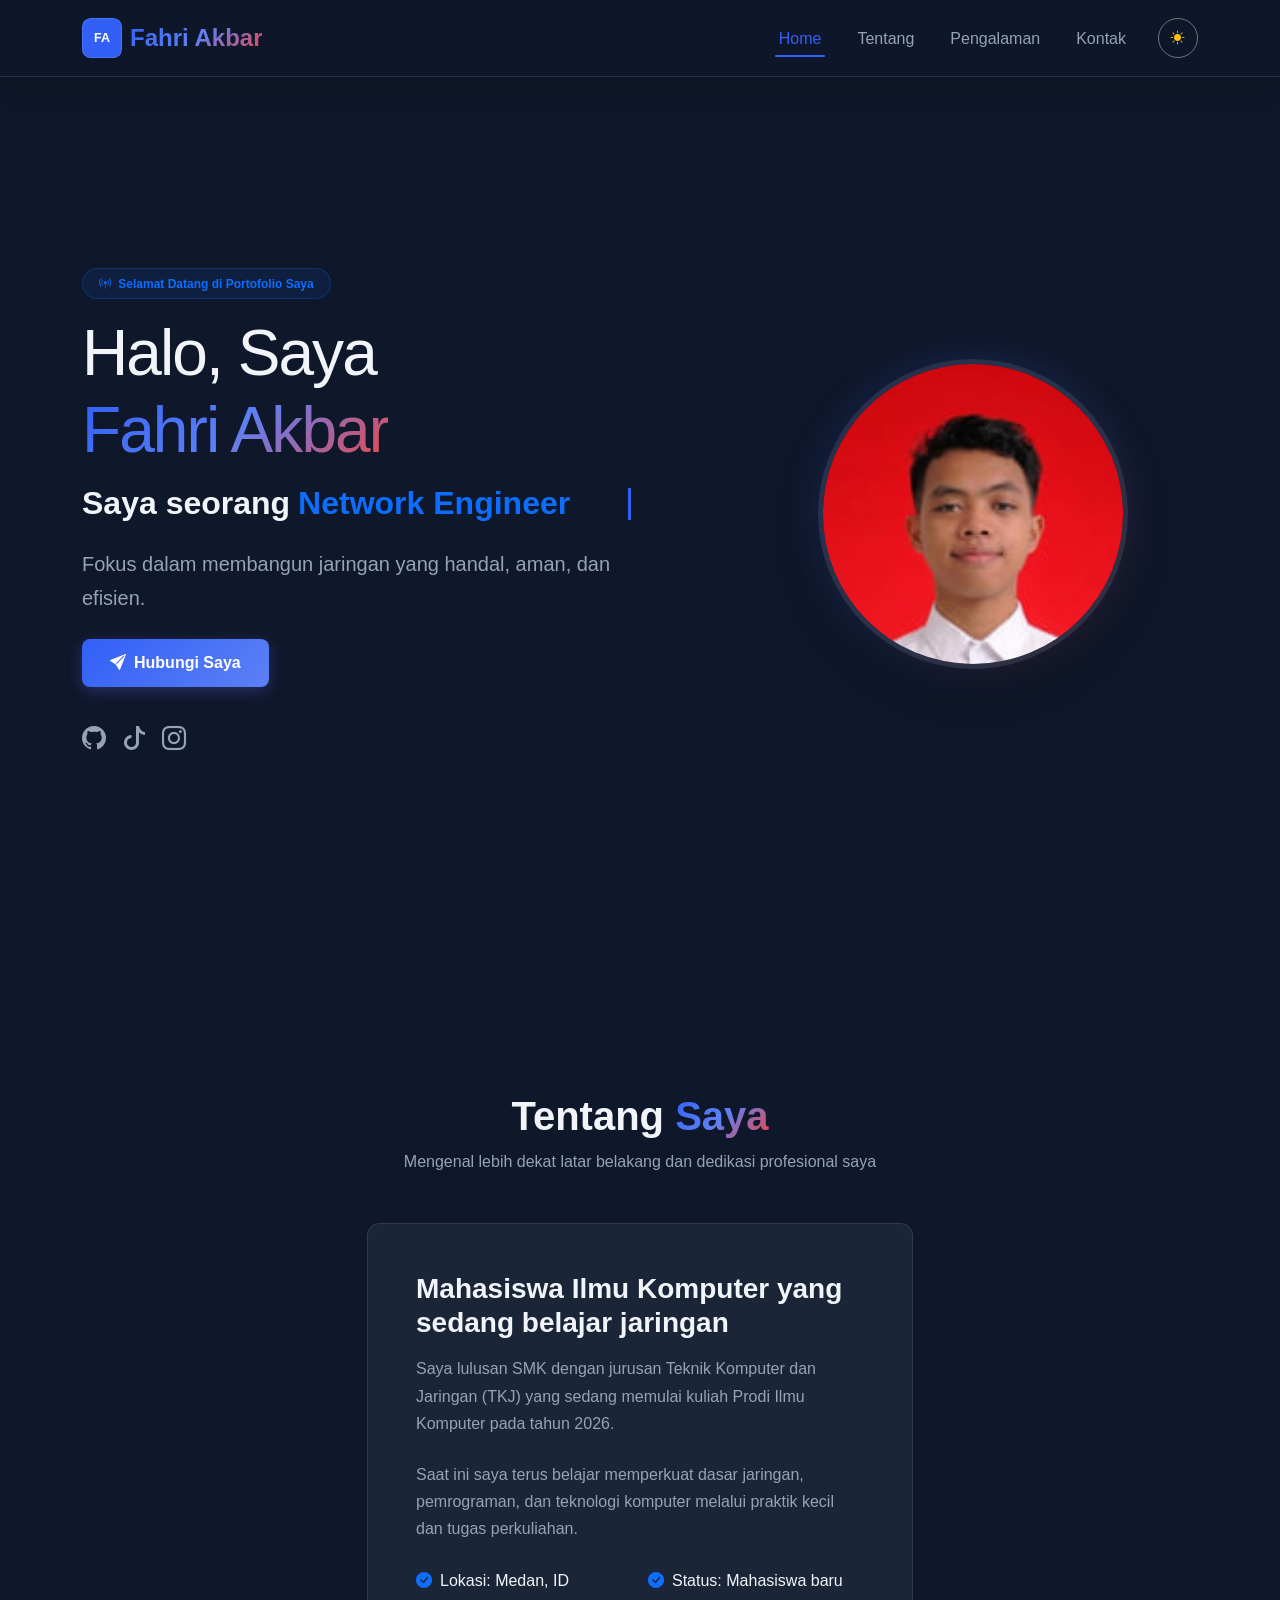
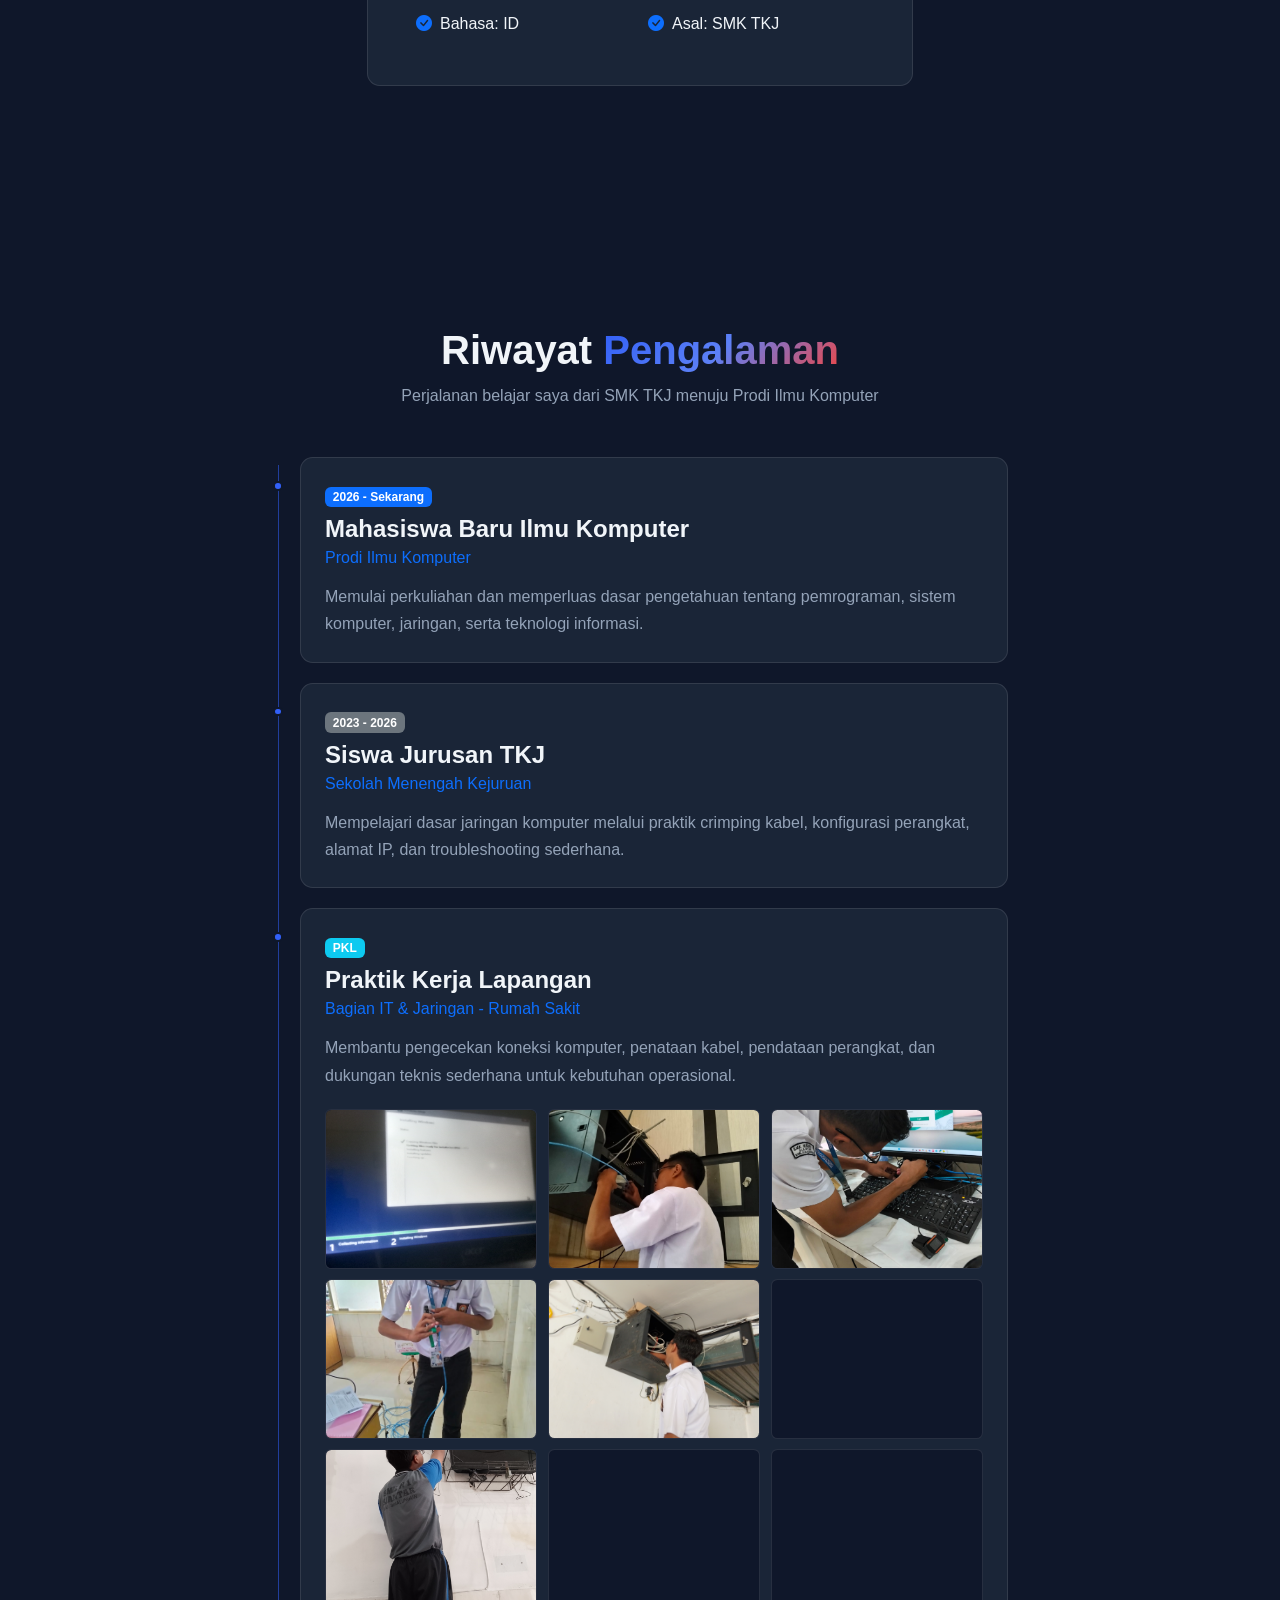
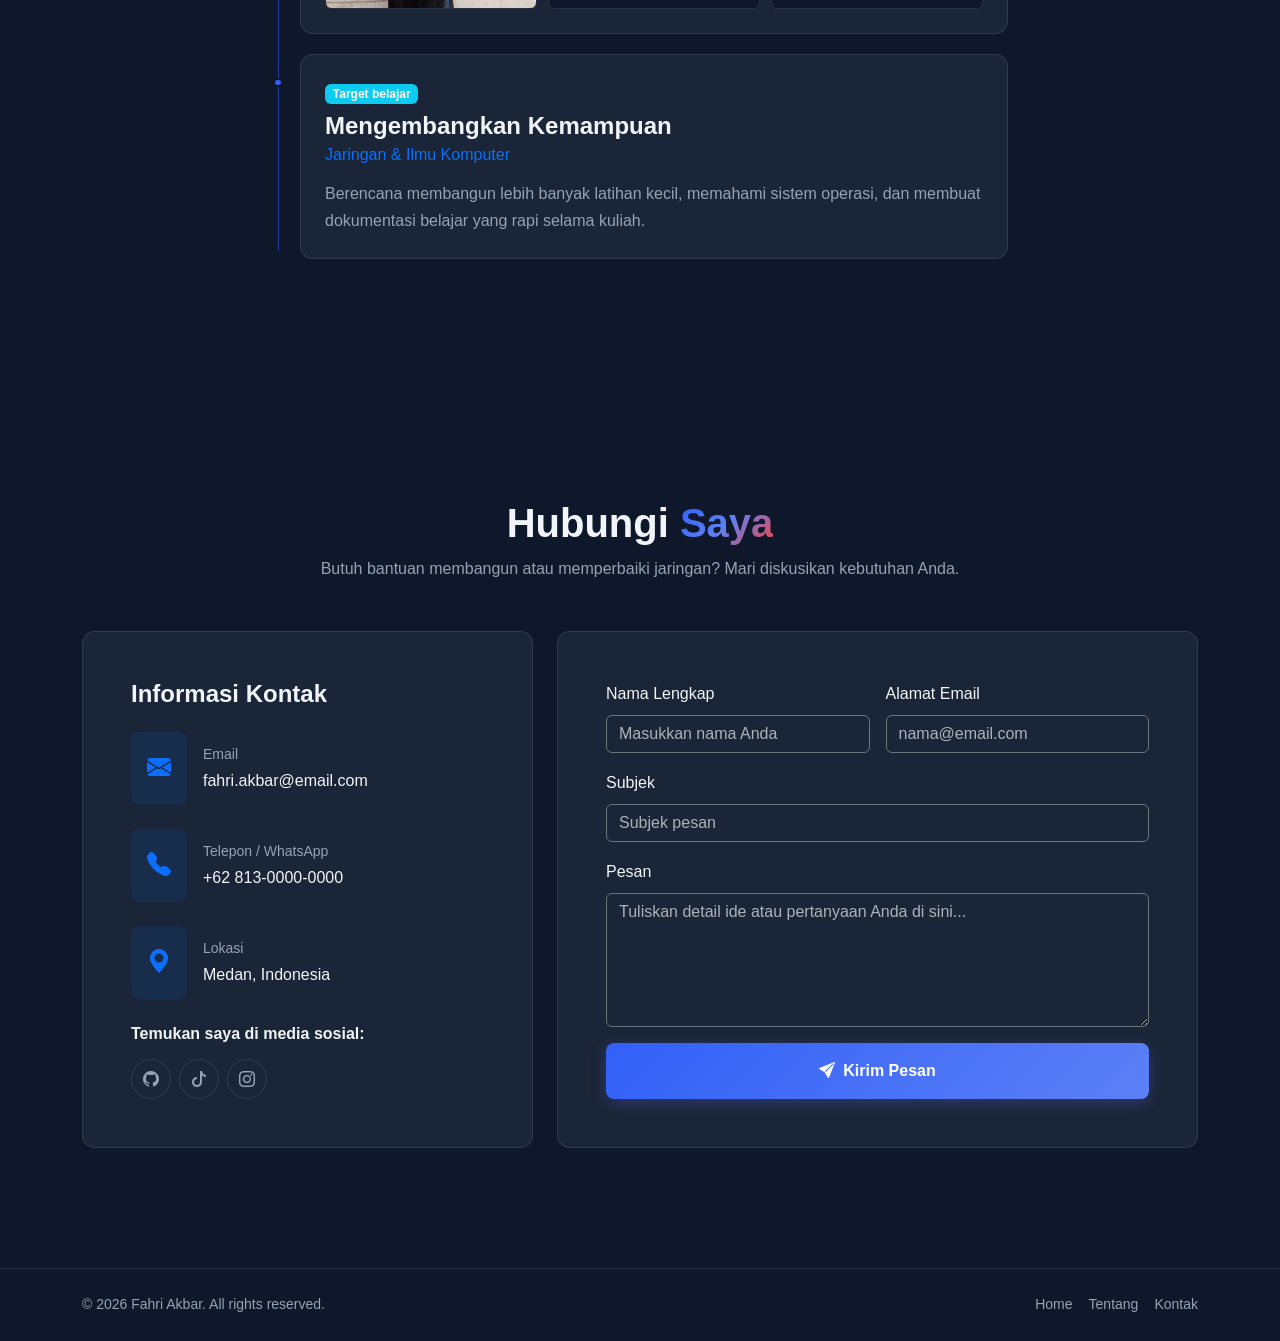
==== js/index.html @ 7050cd49 "Initial commit" ====
<!DOCTYPE html>
<html lang="id" data-bs-theme="dark">
<head>
    <meta charset="UTF-8">
    <meta name="viewport" content="width=device-width, initial-scale=1.0">
    <link href="https://cdn.jsdelivr.net/npm/bootstrap@5.3.8/dist/css/bootstrap.min.css" rel="stylesheet" integrity="sha384-sRIl4kxILFvY47J16cr9ZwB07vP4J8+LH7qKQnuqkuIAvNWLzeN8tE5YBujZqJLB" crossorigin="anonymous">
    <link rel="stylesheet" href="https://cdn.jsdelivr.net/npm/bootstrap-icons@1.13.1/font/bootstrap-icons.min.css">
    <link rel="stylesheet" href="../css/style.css">
    <title>Fahri Akbar | Portofolio</title>
</head>
<body id="body" data-bs-spy="scroll" data-bs-target="#navbar-example" data-bs-offset="100">
    <nav id="navbar-example" class="navbar navbar-expand-lg fixed-top glass-nav py-3">
        <div class="container">
            <a class="navbar-brand fw-bold fs-4 d-flex align-items-center gap-2" href="#home" aria-label="Fahri Akbar, beranda">
                <span class="brand-mark" aria-hidden="true">FA</span>
                <span class="gradient-text">Fahri Akbar</span>
            </a>
            
            <button class="navbar-toggler border-0 shadow-none" type="button" data-bs-toggle="collapse" data-bs-target="#navbarNav" aria-controls="navbarNav" aria-expanded="false" aria-label="Buka navigasi">
                <span class="navbar-toggler-icon"></span>
            </button>

            <div class="collapse navbar-collapse" id="navbarNav">
                <ul class="navbar-nav ms-auto mb-2 mb-lg-0 me-lg-3 gap-lg-1">
                    <li class="nav-item"><a class="nav-link px-3 fw-medium active" href="#home">Home</a></li>
                    <li class="nav-item"><a class="nav-link px-3 fw-medium" href="#about">Tentang</a></li>
                    <li class="nav-item"><a class="nav-link px-3 fw-medium" href="#experience">Pengalaman</a></li>
                    <li class="nav-item"><a class="nav-link px-3 fw-medium" href="#contact">Kontak</a></li>
                </ul>

                <!-- Dark Mode Toggle Button -->
                <button class="btn btn-sm btn-outline-secondary rounded-circle p-2 d-flex align-items-center justify-content-center" id="themeToggle" style="width: 40px; height: 40px;" type="button" aria-label="Ganti tema">
                    <i class="bi bi-sun-fill text-warning" id="themeIcon" aria-hidden="true"></i>
                </button>
            </div>
        </div>
    </nav>

    <main>
        <section id="home" class="min-vh-100 d-flex align-items-center pt-5 mt-4">
            <div class="container">
                <div class="row align-items-center gy-5">
                    <div class="col-lg-7 text-center text-lg-start">
                        <div class="badge bg-primary bg-opacity-10 text-primary border border-primary border-opacity-25 px-3 py-2 rounded-pill mb-3">
                            <i class="bi bi-broadcast-pin me-1"></i> Selamat Datang di Portofolio Saya
                        </div>
                        <h1 class="display-3 fw-extrabold mb-3">
                            Halo, Saya <br>
                            <span class="gradient-text">Fahri Akbar</span>
                        </h1>
                        <h3 class="h2 fw-semibold mb-4 d-flex justify-content-center justify-content-lg-start align-items-center gap-2">
                            <span>Saya seorang</span>
                            <span id="typewriter" class="text-primary fw-bold"></span>
                            <span class="typewriter-cursor" aria-hidden="true"></span>
                        </h3>
                        <p class="lead text-muted-custom mb-4 me-lg-5">
                            Fokus dalam membangun jaringan yang handal, aman, dan efisien.
                        </p>
                        <div class="d-flex flex-wrap gap-3 justify-content-center justify-content-lg-start">
                            <a href="#contact" class="btn btn-gradient">
                                <i class="bi bi-send-fill me-2"></i>Hubungi Saya
                            </a>
                        </div>

                        <div class="d-flex gap-3 justify-content-center justify-content-lg-start mt-4 pt-2">
                            <a href="https://github.com/ri250526" class="social-icon fs-4" aria-label="GitHub"><i class="bi bi-github" aria-hidden="true"></i></a>
                            <a href="https://www.tiktok.com/@fa.x.u.1?is_from_webapp=1&amp;sender_device=pc" class="social-icon fs-4" aria-label="TikTok"><i class="bi bi-tiktok" aria-hidden="true"></i></a>
                            <a href="https://www.instagram.com/ri_250526?igsh=N2l1ZG5mdGl6enZu" class="social-icon fs-4" aria-label="Instagram"><i class="bi bi-instagram" aria-hidden="true"></i></a>
                        </div>
                    </div>

                    <div class="col-lg-5 text-center">
                        <div class="hero-img-wrapper">
                            <img src="../images/foto.jpg" alt="Fahri Akbar" class="hero-img shadow-lg" fetchpriority="high" decoding="async">
                        </div>
                    </div>
                </div>
            </div>
        </section>

        <section id="about" class="py-5">
        <div class="container py-4">
            <div class="text-center mb-5">
                <h2 class="fw-bold display-6 mb-2">Tentang <span class="gradient-text">Saya</span></h2>
                <p class="text-muted-custom">Mengenal lebih dekat latar belakang dan dedikasi profesional saya</p>
            </div>

            <div class="row gy-4 align-items-center">
                <div class="col-lg-6">
                    <div class="glass-card p-4 p-md-5">
                        <h3 class="fw-bold mb-3">Mahasiswa Ilmu Komputer yang sedang belajar jaringan</h3>
                        <p class="text-muted-custom mb-4">
                            Saya lulusan SMK dengan jurusan Teknik Komputer dan Jaringan (TKJ) yang sedang memulai kuliah Prodi Ilmu Komputer pada tahun 2026.
                        </p>
                        <p class="text-muted-custom mb-4">
                            Saat ini saya terus belajar memperkuat dasar jaringan, pemrograman, dan teknologi komputer melalui praktik kecil dan tugas perkuliahan.
                        </p>
                        
                        <div class="row g-3">
                            <div class="col-6">
                                <div class="d-flex align-items-center gap-2">
                                    <i class="bi bi-check-circle-fill text-primary"></i>
                                    <span>Lokasi: Medan, ID</span>
                                </div>
                            </div>
                            <div class="col-6">
                                <div class="d-flex align-items-center gap-2">
                                    <i class="bi bi-check-circle-fill text-primary"></i>
                                    <span>Status: Mahasiswa baru</span>
                                </div>
                            </div>
                            <div class="col-6">
                                <div class="d-flex align-items-center gap-2">
                                    <i class="bi bi-check-circle-fill text-primary"></i>
                                    <span>Bahasa: ID</span>
                                </div>
                            </div>
                            <div class="col-6">
                                <div class="d-flex align-items-center gap-2">
                                    <i class="bi bi-check-circle-fill text-primary"></i>
                                    <span>Asal: SMK TKJ</span>
                                </div>
                            </div>
                        </div>
                    </div>
                </div>
            </div>
        </div>
        </section>

        <section id="experience" class="py-5">
            <div class="container py-4">
                <div class="text-center mb-5">
                    <h2 class="fw-bold display-6 mb-2">Riwayat <span class="gradient-text">Pengalaman</span></h2>
                    <p class="text-muted-custom">Perjalanan belajar saya dari SMK TKJ menuju Prodi Ilmu Komputer</p>
                </div>

                <div class="row justify-content-center">
                    <div class="col-lg-8">
                        <div class="timeline">
                            <div class="timeline-item">
                                <div class="glass-card p-4">
                                    <span class="badge bg-primary mb-2">2026 - Sekarang</span>
                                    <h4 class="fw-bold mb-1">Mahasiswa Baru Ilmu Komputer</h4>
                                    <h6 class="text-primary mb-3">Prodi Ilmu Komputer</h6>
                                    <p class="text-muted-custom mb-0">Memulai perkuliahan dan memperluas dasar pengetahuan tentang pemrograman, sistem komputer, jaringan, serta teknologi informasi.</p>
                                </div>
                            </div>
                            <div class="timeline-item">
                                <div class="glass-card p-4">
                                    <span class="badge bg-secondary mb-2">2023 - 2026</span>
                                    <h4 class="fw-bold mb-1">Siswa Jurusan TKJ</h4>
                                    <h6 class="text-primary mb-3">Sekolah Menengah Kejuruan</h6>
                                    <p class="text-muted-custom mb-0">Mempelajari dasar jaringan komputer melalui praktik crimping kabel, konfigurasi perangkat, alamat IP, dan troubleshooting sederhana.</p>
                                </div>
                            </div>
                            <div class="timeline-item">
                                <div class="glass-card p-4">
                                    <span class="badge bg-info mb-2">PKL</span>
                                    <h4 class="fw-bold mb-1">Praktik Kerja Lapangan</h4>
                                    <h6 class="text-primary mb-3">Bagian IT &amp; Jaringan - Rumah Sakit</h6>
                                    <p class="text-muted-custom mb-0">Membantu pengecekan koneksi komputer, penataan kabel, pendataan perangkat, dan dukungan teknis sederhana untuk kebutuhan operasional.</p>
                                    <div class="pkl-gallery" aria-label="Dokumentasi praktik kerja lapangan">
                                        <a href="../images/p1.jpg" target="_blank" rel="noopener noreferrer" aria-label="Buka foto dokumentasi PKL 1">
                                            <img src="../images/p1.jpg" alt="Dokumentasi praktik kerja lapangan 1" loading="lazy" decoding="async">
                                        </a>
                                        <a href="../images/p2.jpg" target="_blank" rel="noopener noreferrer" aria-label="Buka foto dokumentasi PKL 2">
                                            <img src="../images/p2.jpg" alt="Dokumentasi praktik kerja lapangan 2" loading="lazy" decoding="async">
                                        </a>
                                        <a href="../images/p3.jpg" target="_blank" rel="noopener noreferrer" aria-label="Buka foto dokumentasi PKL 3">
                                            <img src="../images/p3.jpg" alt="Dokumentasi praktik kerja lapangan 3" loading="lazy" decoding="async">
                                        </a>
                                        <a href="../images/p4.jpg" target="_blank" rel="noopener noreferrer" aria-label="Buka foto dokumentasi PKL 4">
                                            <img src="../images/p4.jpg" alt="Dokumentasi praktik kerja lapangan 4" loading="lazy" decoding="async">
                                        </a>
                                        <a href="../images/p5.jpg" target="_blank" rel="noopener noreferrer" aria-label="Buka foto dokumentasi PKL 5">
                                            <img src="../images/p5.jpg" alt="Dokumentasi praktik kerja lapangan 5" loading="lazy" decoding="async">
                                        </a>
                                        <a href="../images/p6.jpg" target="_blank" rel="noopener noreferrer" aria-label="Buka foto dokumentasi PKL 6">
                                            <img src="../images/p6.jpg" alt="Dokumentasi praktik kerja lapangan 6" loading="lazy" decoding="async">
                                        </a>
                                        <a href="../images/p7.jpg" target="_blank" rel="noopener noreferrer" aria-label="Buka foto dokumentasi PKL 7">
                                            <img src="../images/p7.jpg" alt="Dokumentasi praktik kerja lapangan 7" loading="lazy" decoding="async">
                                        </a>
                                        <a href="../images/p8.jpg" target="_blank" rel="noopener noreferrer" aria-label="Buka foto dokumentasi PKL 8">
                                            <img src="../images/p8.jpg" alt="Dokumentasi praktik kerja lapangan 8" loading="lazy" decoding="async">
                                        </a>
                                        <a href="../images/p9.jpg" target="_blank" rel="noopener noreferrer" aria-label="Buka foto dokumentasi PKL 9">
                                            <img src="../images/p9.jpg" alt="Dokumentasi praktik kerja lapangan 9" loading="lazy" decoding="async">
                                        </a>
                                    </div>
                                </div>
                            </div>
                            <div class="timeline-item">
                                <div class="glass-card p-4">
                                    <span class="badge bg-info mb-2">Target belajar</span>
                                    <h4 class="fw-bold mb-1">Mengembangkan Kemampuan</h4>
                                    <h6 class="text-primary mb-3">Jaringan &amp; Ilmu Komputer</h6>
                                    <p class="text-muted-custom mb-0">Berencana membangun lebih banyak latihan kecil, memahami sistem operasi, dan membuat dokumentasi belajar yang rapi selama kuliah.</p>
                                </div>
                            </div>
                        </div>
                    </div>
                </div>
            </div>
        </section>

         <section id="contact" class="py-5">
        <div class="container py-4">
            <div class="text-center mb-5">
                <h2 class="fw-bold display-6 mb-2">Hubungi <span class="gradient-text">Saya</span></h2>
                <p class="text-muted-custom">Butuh bantuan membangun atau memperbaiki jaringan? Mari diskusikan kebutuhan Anda.</p>
            </div>

            <div class="row gy-4">
                <!-- Info Contact -->
                <div class="col-lg-5">
                    <div class="glass-card p-4 p-md-5 h-100 d-flex flex-column justify-content-between">
                        <div>
                            <h4 class="fw-bold mb-4">Informasi Kontak</h4>
                            <div class="d-flex align-items-center gap-3 mb-4">
                                <div class="p-3 rounded-3 bg-primary bg-opacity-10 text-primary">
                                    <i class="bi bi-envelope-fill fs-4"></i>
                                </div>
                                <div>
                                    <small class="text-muted-custom d-block">Email</small>
                                    <span class="fw-medium" id="contactEmail">fahri.akbar@email.com</span>
                                </div>
                            </div>

                            <div class="d-flex align-items-center gap-3 mb-4">
                                <div class="p-3 rounded-3 bg-primary bg-opacity-10 text-primary">
                                    <i class="bi bi-telephone-fill fs-4"></i>
                                </div>
                                <div>
                                    <small class="text-muted-custom d-block">Telepon / WhatsApp</small>
                                    <span class="fw-medium">+62 813-0000-0000</span>
                                </div>
                            </div>

                            <div class="d-flex align-items-center gap-3 mb-4">
                                <div class="p-3 rounded-3 bg-primary bg-opacity-10 text-primary">
                                    <i class="bi bi-geo-alt-fill fs-4"></i>
                                </div>
                                <div>
                                    <small class="text-muted-custom d-block">Lokasi</small>
                                    <span class="fw-medium">Medan, Indonesia</span>
                                </div>
                            </div>
                        </div>

                        <div>
                            <h6 class="fw-bold mb-3">Temukan saya di media sosial:</h6>
                            <div class="d-flex gap-2">
                                <a href="https://github.com/ri250526" class="social-icon social-icon-button" aria-label="GitHub"><i class="bi bi-github" aria-hidden="true"></i></a>
                                <a href="https://www.tiktok.com/@fa.x.u.1?is_from_webapp=1&amp;sender_device=pc" class="social-icon social-icon-button" aria-label="TikTok"><i class="bi bi-tiktok" aria-hidden="true"></i></a>
                                <a href="https://www.instagram.com/ri_250526?igsh=N2l1ZG5mdGl6enZu" class="social-icon social-icon-button" aria-label="Instagram"><i class="bi bi-instagram" aria-hidden="true"></i></a>
                            </div>
                        </div>
                    </div>
                </div>

                <!-- Contact Form -->
                <div class="col-lg-7">
                    <div class="glass-card p-4 p-md-5">
                        <form id="contactForm" novalidate>
                            <div class="row g-3">
                                <div class="col-md-6">
                                    <label for="name" class="form-label fw-medium">Nama Lengkap</label>
                                    <input type="text" class="form-control bg-transparent text-body border-secondary" id="name" name="name" required autocomplete="name" placeholder="Masukkan nama Anda">
                                    <div class="invalid-feedback">Silakan isi nama Anda.</div>
                                </div>
                                <div class="col-md-6">
                                    <label for="email" class="form-label fw-medium">Alamat Email</label>
                                    <input type="email" class="form-control bg-transparent text-body border-secondary" id="email" name="email" required autocomplete="email" placeholder="nama@email.com">
                                    <div class="invalid-feedback">Masukkan alamat email yang valid.</div>
                                </div>
                                <div class="col-12">
                                    <label for="subject" class="form-label fw-medium">Subjek</label>
                                    <input type="text" class="form-control bg-transparent text-body border-secondary" id="subject" name="subject" required placeholder="Subjek pesan">
                                    <div class="invalid-feedback">Silakan isi subjek pesan.</div>
                                </div>
                                <div class="col-12">
                                    <label for="message" class="form-label fw-medium">Pesan</label>
                                    <textarea class="form-control bg-transparent text-body border-secondary" id="message" name="message" rows="5" required placeholder="Tuliskan detail ide atau pertanyaan Anda di sini..."></textarea>
                                    <div class="invalid-feedback">Pesan tidak boleh kosong.</div>
                                </div>
                                <div class="col-12">
                                    <button type="submit" class="btn btn-gradient w-100 py-3">
                                        <i class="bi bi-send-fill me-2"></i>Kirim Pesan
                                    </button>
                                </div>
                            </div>
                        </form>

                        <!-- Alert Pesan Terkirim -->
                        <div id="contactAlert" class="alert alert-info d-none mt-4 rounded-3" role="status">
                            Draf pesan akan dibuka di aplikasi email Anda.
                        </div>
                    </div>
                </div>
            </div>
        </div>
    </section>

    </main>

    <footer class="py-4 border-top border-secondary border-opacity-25">
        <div class="container text-center">
            <div class="d-flex flex-column flex-sm-row justify-content-between align-items-center gap-3">
                <p class="mb-0 text-muted-custom small">&copy; 2026 Fahri Akbar. All rights reserved.</p>
                <div class="d-flex gap-3 small">
                    <a href="#home" class="text-muted-custom text-decoration-none">Home</a>
                    <a href="#about" class="text-muted-custom text-decoration-none">Tentang</a>
                    <a href="#contact" class="text-muted-custom text-decoration-none">Kontak</a>
                </div>
            </div>
        </div>
    </footer>

    <!-- Back to top button -->
    <button id="backToTop" type="button" title="Kembali ke atas" aria-label="Kembali ke atas">
        <i class="bi bi-arrow-up" aria-hidden="true"></i>
    </button>

    <script src="https://cdn.jsdelivr.net/npm/bootstrap@5.3.8/dist/js/bootstrap.bundle.min.js" integrity="sha384-FKyoEForCGlyvwx9Hj09JcYn3nv7wiPVlz7YYwJrWVcXK/BmnVDxM+D2scQbITxI" crossorigin="anonymous"></script>
    <script src="script.js" defer></script>
</body>
</html>
---- css/style.css ----
:root {
	--primary-color: #3260f7;
	--primary-hover: #468ee5;
	--secondary-color: #5c80f6;
	--accent-color: #ec4848;
	--bg-dark: #0f172a;
	--card-bg-dark: rgba(30, 41, 59, 0.82);
	--border-dark: rgba(255, 255, 255, 0.1);
	--text-muted-dark: #94a3b8;
	--bg-light: #f8fafc;
	--card-bg-light: #ffffff;
	--border-light: rgba(0, 0, 0, 0.08);
	--text-muted-light: #64748b;
}

body {
	font-family: Inter, Arial, sans-serif;
	background-color: var(--bg-dark);
	color: #f1f5f9;
	transition: background-color 0.3s ease, color 0.3s ease;
	overflow-x: hidden;
}

main section[id] {
	scroll-margin-top: 5.5rem;
}

[data-bs-theme="light"] body {
	background-color: var(--bg-light);
	color: #0f172a;
}

[data-bs-theme="light"] .text-muted-custom { color: var(--text-muted-light) !important; }
[data-bs-theme="dark"] .text-muted-custom { color: var(--text-muted-dark) !important; }

.glass-card {
	background: var(--card-bg-dark);
	border: 1px solid var(--border-dark);
	border-radius: 0.8rem;
}

[data-bs-theme="light"] .glass-card {
	background: var(--card-bg-light);
	border-color: var(--border-light);
	box-shadow: 0 10px 28px rgba(15, 23, 42, 0.06);
}

.timeline {
	position: relative;
	padding-left: 1.75rem;
}

.timeline::before {
	position: absolute;
	top: 0.5rem;
	bottom: 0.5rem;
	left: 0.35rem;
	width: 1px;
	background: var(--primary-color);
	content: '';
	opacity: 0.55;
}

.timeline-item {
	position: relative;
	margin-bottom: 1.25rem;
}

.timeline-item:last-child {
	margin-bottom: 0;
}

.timeline-item::before {
	position: absolute;
	top: 1.5rem;
	left: -1.68rem;
	width: 0.6rem;
	height: 0.6rem;
	border: 2px solid var(--bg-dark);
	border-radius: 50%;
	background: var(--primary-color);
	content: '';
}

.pkl-gallery {
	display: grid;
	grid-template-columns: repeat(3, minmax(0, 1fr));
	gap: 0.65rem;
	margin-top: 1.25rem;
}

.pkl-gallery a {
	display: block;
	overflow: hidden;
	border: 1px solid var(--border-dark);
	border-radius: 0.4rem;
	background: var(--bg-dark);
}

.pkl-gallery a:focus-visible {
	outline: 3px solid var(--primary-color);
	outline-offset: 2px;
}

.pkl-gallery img {
	display: block;
	width: 100%;
	aspect-ratio: 4 / 3;
	object-fit: cover;
	transition: transform 180ms ease;
}

@media (hover: hover) {
	.pkl-gallery a:hover img {
		transform: scale(1.04);
	}
}

@media (max-width: 575.98px) {
	.pkl-gallery {
		grid-template-columns: repeat(2, minmax(0, 1fr));
		gap: 0.5rem;
	}
}

[data-bs-theme="light"] .timeline-item::before {
	border-color: var(--bg-light);
}

.glass-nav {
	background: var(--bg-dark);
	border-bottom: 1px solid var(--border-dark);
}

.navbar-toggler,
#themeToggle {
	transition: color 0.2s ease, background-color 0.2s ease, border-color 0.2s ease, box-shadow 0.2s ease, transform 0.2s ease;
}

.navbar-toggler:focus-visible,
#themeToggle:focus-visible {
	outline: 2px solid var(--primary-color);
	outline-offset: 3px;
}

.social-icon {
	color: var(--text-muted-dark);
	text-decoration: none;
	transition: color 160ms ease, background-color 160ms ease, border-color 160ms ease, transform 160ms ease;
}

[data-bs-theme="light"] .social-icon {
	color: var(--text-muted-light);
}

.social-icon i {
	transition: color 160ms ease;
}

.social-icon:hover i,
.social-icon:active i,
.social-icon:focus-visible i {
	color: var(--primary-color) !important;
}

.social-icon:active {
	transform: scale(0.92);
}

a.social-icon:focus-visible {
	outline: 2px solid var(--primary-color);
	outline-offset: 3px;
}

.social-icon-button {
	display: inline-grid;
	width: 40px;
	height: 40px;
	place-items: center;
	border: 1px solid var(--border-dark);
	border-radius: 50%;
	background: transparent;
	font-size: 1rem;
}

[data-bs-theme="light"] .social-icon-button {
	border-color: var(--border-light);
}

.social-icon-button:hover,
.social-icon-button:focus-visible,
.social-icon-button:active {
	border-color: var(--primary-color);
	background-color: color-mix(in srgb, var(--primary-color) 14%, transparent);
}

@media (hover: hover) {
	.navbar-toggler:hover,
	#themeToggle:hover {
		transform: translateY(-2px);
		background-color: rgba(99, 102, 241, 0.14);
	}

	#themeToggle:hover {
		border-color: var(--primary-color);
		box-shadow: 0 4px 14px rgba(99, 102, 241, 0.2);
	}
}

[data-bs-theme="light"] .glass-nav {
	background: rgba(248, 250, 252, 0.85);
	border-bottom: 1px solid var(--border-light);
}

.gradient-text {
	background: linear-gradient(135deg, var(--primary-color), var(--secondary-color), var(--accent-color));
	background-clip: text;
	-webkit-background-clip: text;
	-webkit-text-fill-color: transparent;
}

.btn-gradient {
	background: linear-gradient(135deg, var(--primary-color), var(--secondary-color));
	color: #fff;
	border: none;
	border-radius: 0.5rem;
	padding: 0.75rem 1.75rem;
	font-weight: 600;
	transition: all 0.3s ease;
	box-shadow: 0 4px 15px rgba(99, 102, 241, 0.3);
}

.btn-gradient:hover {
	background: linear-gradient(135deg, var(--primary-hover), #7c3aed);
	color: #fff;
	transform: translateY(-2px);
	box-shadow: 0 8px 25px rgba(99, 102, 241, 0.4);
}

.hero-img-wrapper {
	display: inline-block;
}

.hero-img {
	width: 280px;
	height: 280px;
	object-fit: cover;
	object-position: center top;
	border-radius: 50%;
	border: 4px solid var(--border-dark);
	box-shadow: 0 12px 28px rgba(0, 0, 0, 0.22);
}

#backToTop {
	position: fixed;
	right: max(1rem, env(safe-area-inset-right));
	bottom: max(1rem, env(safe-area-inset-bottom));
	display: none;
	width: 44px;
	height: 44px;
	place-items: center;
	border: 1px solid var(--border-dark);
	border-radius: 50%;
	background: var(--primary-color);
	color: #fff;
	z-index: 1030;
}

::-webkit-scrollbar { width: 10px; }
::-webkit-scrollbar-track { background: var(--bg-dark); }
::-webkit-scrollbar-thumb { background: #334155; border-radius: 5px; }
::-webkit-scrollbar-thumb:hover { background: var(--primary-color); }

.typewriter-cursor {
	display: inline-block;
	width: 3px;
	height: 1em;
	background-color: var(--primary-color);
	margin-left: 2px;
	vertical-align: text-bottom;
	animation: blink 0.7s infinite;
}

#typewriter {
	display: inline-block;
	min-width: 18ch;
}

@keyframes blink {
	0%, 100% { opacity: 1; }
	50% { opacity: 0; }
}

.navbar-brand {
	min-width: 0;
	flex-wrap: nowrap;
}

.navbar-brand .gradient-text {
	white-space: nowrap;
}

.brand-mark {
	display: inline-grid;
	width: 40px;
	height: 40px;
	flex: 0 0 40px;
	place-items: center;
	border: 1px solid var(--border-dark);
	border-radius: 0.55rem;
	background: var(--primary-color);
	color: #fff;
	font-size: 0.78rem;
	font-weight: 700;
}

@media (max-width: 991.98px) {
	.glass-nav .navbar-collapse {
		padding: 1rem 0 0.25rem;
	}

	.glass-nav .navbar-nav {
		gap: 0;
	}

	.glass-nav .nav-link {
		padding: 0.7rem 0 !important;
	}

	.glass-nav #themeToggle {
		margin-top: 0.5rem;
	}

	#home {
		min-height: auto !important;
		padding-top: 7rem !important;
		padding-bottom: 5rem;
	}

	.hero-img-wrapper {
		margin-top: 1rem;
	}

}

@media (max-width: 575.98px) {
	body {
		font-size: 0.95rem;
	}

	.container {
		--bs-gutter-x: 1.5rem;
	}

	.navbar {
		padding-top: max(0.75rem, env(safe-area-inset-top));
	}

	.navbar-brand {
		gap: 0.55rem !important;
		font-size: 1.05rem !important;
	}

	.brand-mark {
		width: 36px;
		height: 36px;
		flex-basis: 36px;
	}

	#home {
		padding-top: 6.5rem !important;
		padding-bottom: 3.5rem;
	}

	#home h1 {
		font-size: clamp(2.6rem, 13vw, 4.25rem);
		line-height: 1.05;
		word-break: normal;
	}

	#home h3 {
		font-size: clamp(1.25rem, 6vw, 1.7rem);
		line-height: 1.3;
		flex-wrap: wrap;
	}

	#typewriter {
		min-width: 0;
		max-width: 100%;
		overflow-wrap: anywhere;
	}

	.lead {
		font-size: 1rem;
		line-height: 1.55;
	}

	.hero-img {
		width: min(72vw, 240px);
		height: min(72vw, 240px);
	}

}

@media (hover: none) {
	.btn-gradient:hover {
		transform: none;
	}
}

@media (prefers-reduced-motion: reduce) {
	*,
	*::before,
	*::after {
		animation-duration: 0.01ms !important;
		animation-iteration-count: 1 !important;
		scroll-behavior: auto !important;
		transition-duration: 0.01ms !important;
	}
}


/* ===== Navbar & Layout Polish ===== */
html { scroll-behavior: smooth; }

body {
    line-height: 1.7;
}

.glass-nav {
    background: rgba(15, 23, 42, 0.88);
    backdrop-filter: blur(16px);
    -webkit-backdrop-filter: blur(16px);
    box-shadow: 0 8px 30px rgba(0, 0, 0, 0.12);
    padding-top: .8rem !important;
    padding-bottom: .8rem !important;
}

[data-bs-theme="light"] .glass-nav {
    background: rgba(248, 250, 252, .92);
}

.navbar-nav { align-items: center; }

.nav-link {
    position: relative;
    color: var(--text-muted-dark);
    transition: color .2s ease;
}

[data-bs-theme="light"] .nav-link { color: var(--text-muted-light); }

.nav-link::after {
    content: "";
    position: absolute;
    left: .75rem;
    right: .75rem;
    bottom: .2rem;
    height: 2px;
    border-radius: 99px;
    background: var(--primary-color);
    transform: scaleX(0);
    transition: transform .2s ease;
}

.nav-link:hover,
.nav-link.active { color: var(--primary-color) !important; }

.nav-link:hover::after,
.nav-link.active::after { transform: scaleX(1); }

#home {
    padding-top: 8rem !important;
    padding-bottom: 6rem;
}

#home .row { min-height: calc(100vh - 8rem); }

#home .col-lg-7 { padding-right: clamp(1rem, 4vw, 4rem); }

#home h1 { letter-spacing: -.03em; }

#home .lead { max-width: 620px; }

.hero-img-wrapper {
    position: relative;
    padding: 1rem;
}

.hero-img-wrapper::before {
    content: "";
    position: absolute;
    inset: 0;
    border-radius: 50%;
    background: linear-gradient(135deg, var(--primary-color), var(--secondary-color), var(--accent-color));
    opacity: .18;
    filter: blur(22px);
    transform: scale(.9);
}

.hero-img {
    position: relative;
    z-index: 1;
    width: 310px;
    height: 310px;
    border: 5px solid rgba(255,255,255,.08);
}

section[id] { scroll-margin-top: 6rem; }

#about, #experience, #contact {
    padding-top: 6rem !important;
    padding-bottom: 6rem !important;
}

#about .row { justify-content: center; }

#experience .col-lg-8 { max-width: 850px; }

#contact .glass-card { height: 100%; }

@media (max-width: 991.98px) {
    .glass-nav .navbar-collapse {
        margin-top: .75rem;
        padding: .75rem 1rem 1rem;
        border-top: 1px solid var(--border-dark);
        background: rgba(15, 23, 42, .96);
        border-radius: 0 0 .9rem .9rem;
    }

    [data-bs-theme="light"] .glass-nav .navbar-collapse {
        background: rgba(248, 250, 252, .98);
        border-color: var(--border-light);
    }

    .navbar-nav { align-items: stretch; }

    .nav-link { padding: .7rem .25rem !important; }

    .nav-link::after {
        left: 0;
        right: auto;
        width: 45px;
        bottom: .35rem;
    }

    #home {
        padding-top: 7rem !important;
        padding-bottom: 4.5rem;
    }

    #home .row { min-height: auto; }

    #home .col-lg-7 {
        padding-right: calc(var(--bs-gutter-x) * .5);
    }

    .hero-img { width: min(68vw, 290px); height: min(68vw, 290px); }

    #about, #experience, #contact {
        padding-top: 4.5rem !important;
        padding-bottom: 4.5rem !important;
    }
}

@media (max-width: 575.98px) {
    .glass-nav { padding-left: .25rem; padding-right: .25rem; }

    #home { padding-top: 6.5rem !important; }

    #home h1 {
		font-size: 2.65rem;
        line-height: 1.08;
    }

    .hero-img {
        width: min(72vw, 245px);
        height: min(72vw, 245px);
    }

    #about, #experience, #contact {
        padding-top: 3.5rem !important;
        padding-bottom: 3.5rem !important;
    }

	.glass-card {
		min-width: 0;
		padding: 1.15rem !important;
	}

	.form-control,
	.form-select,
	textarea {
		min-width: 0;
		font-size: 1rem;
	}

	.row > * {
		min-width: 0;
	}
}
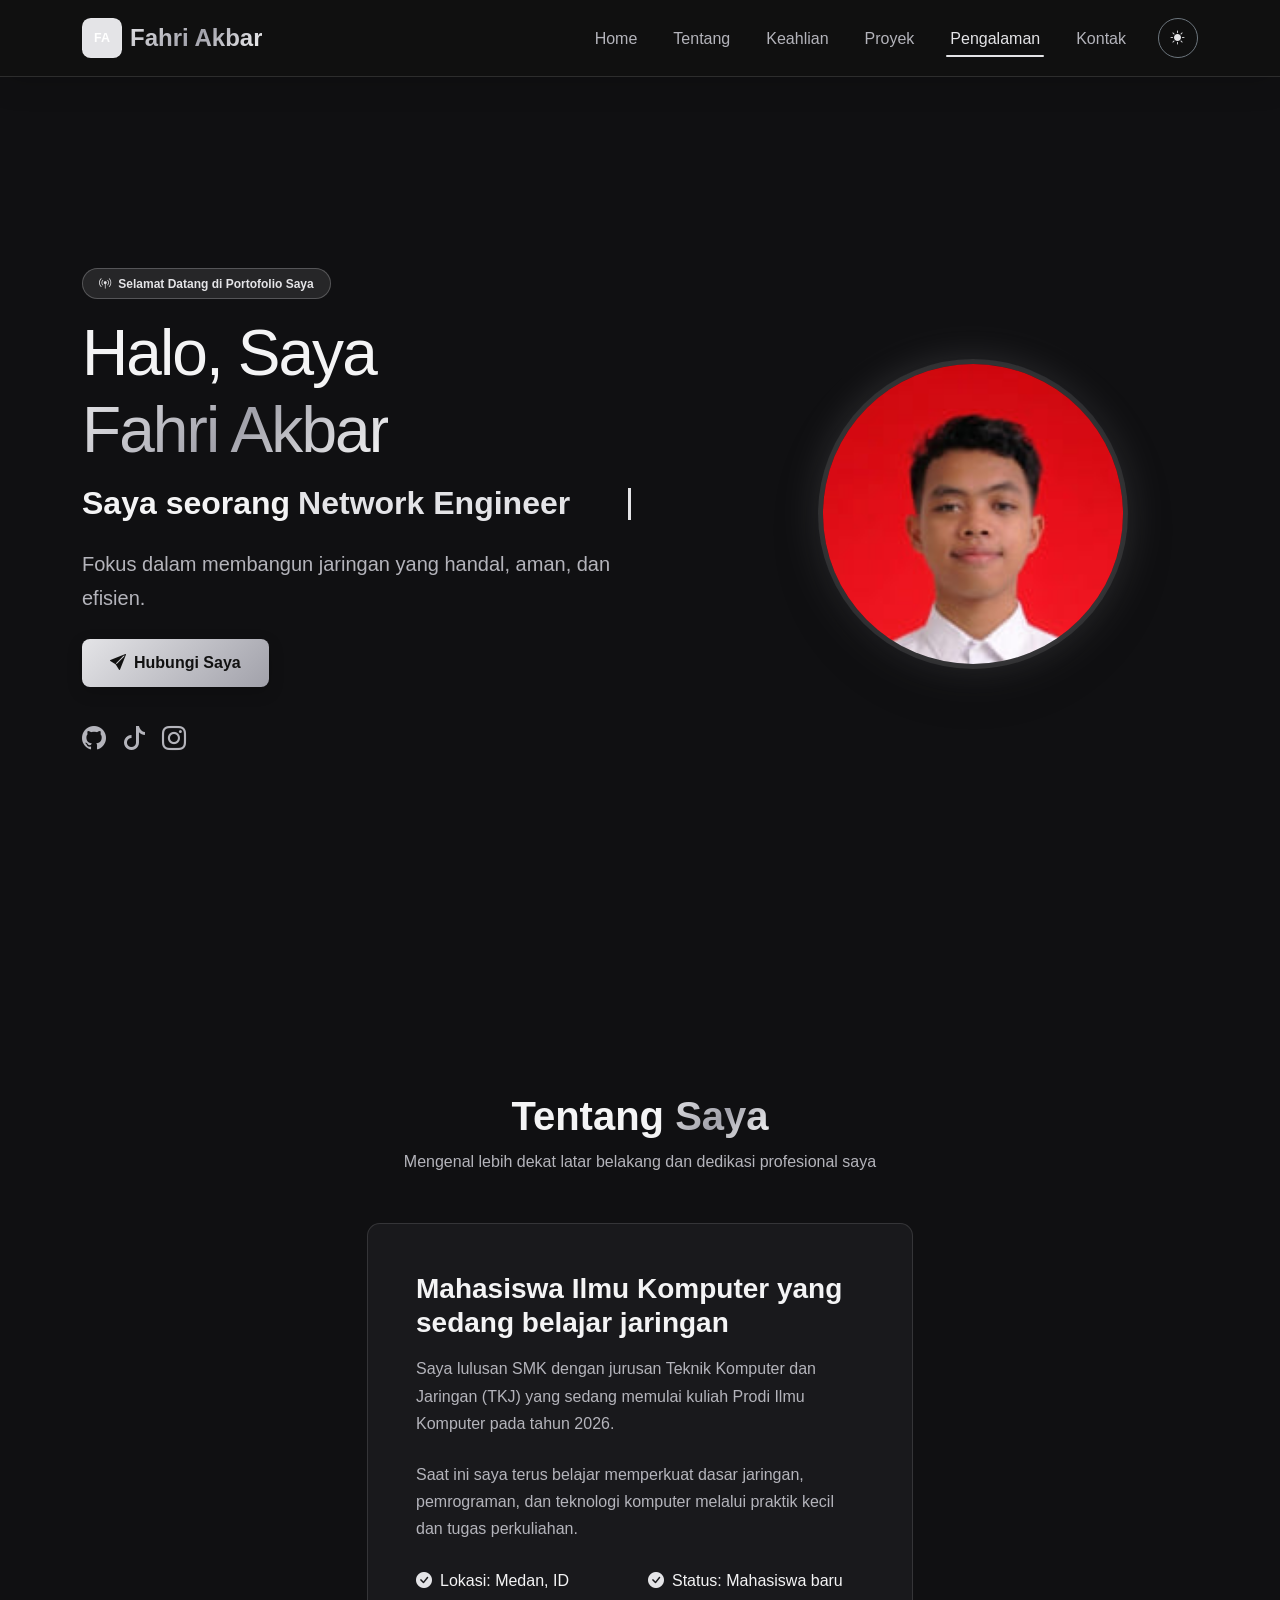
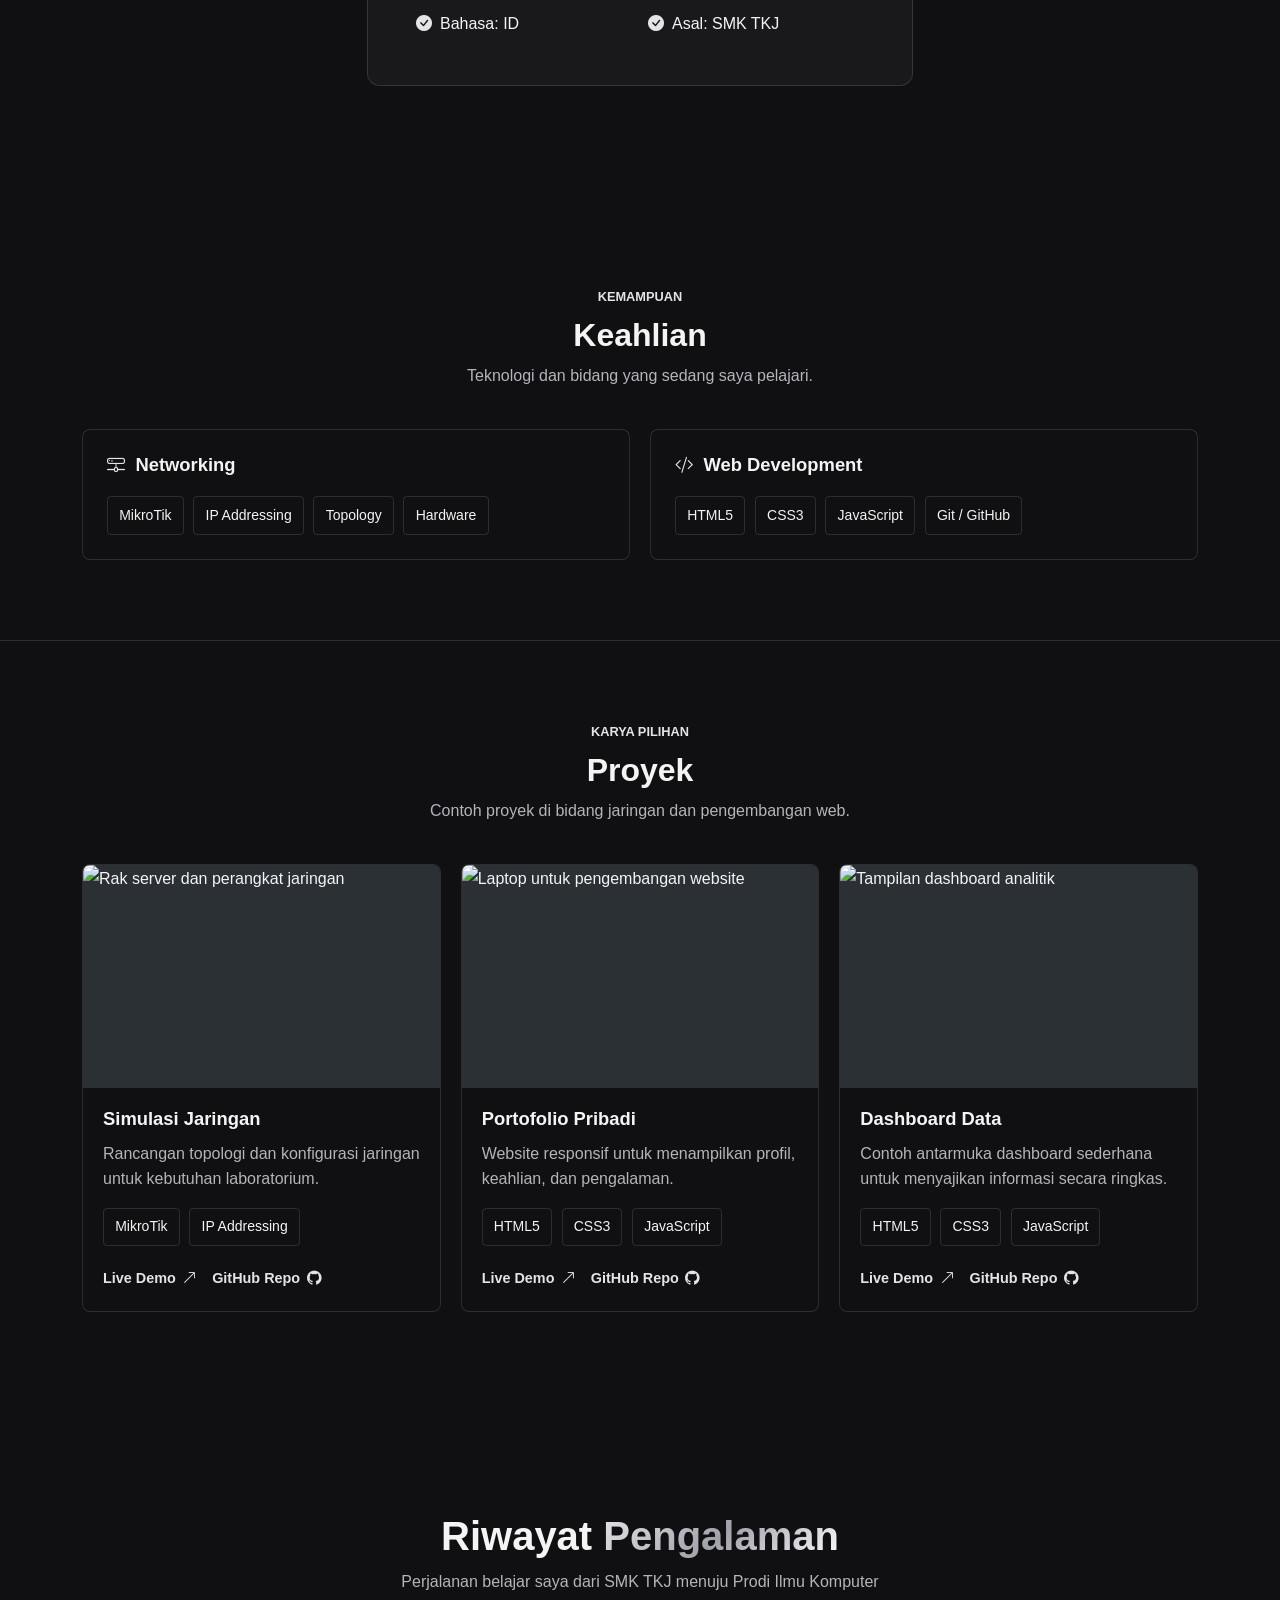
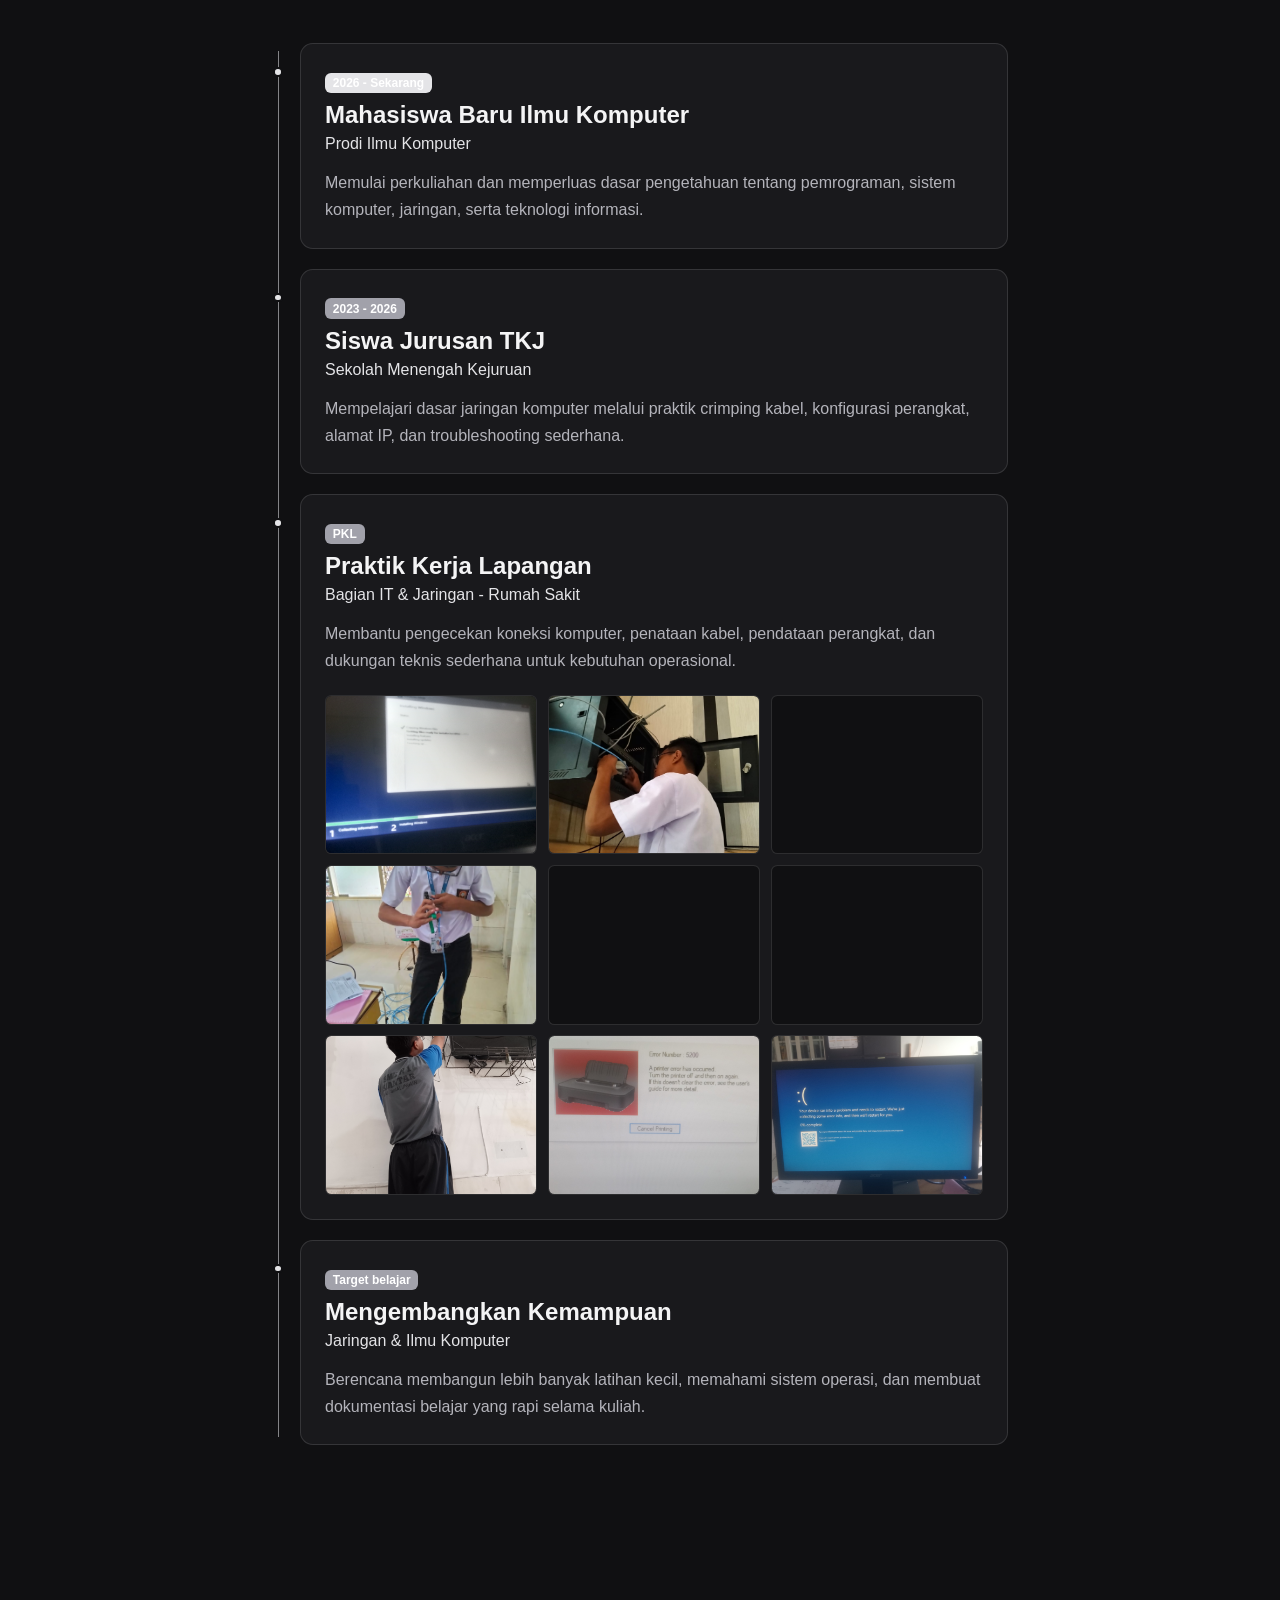
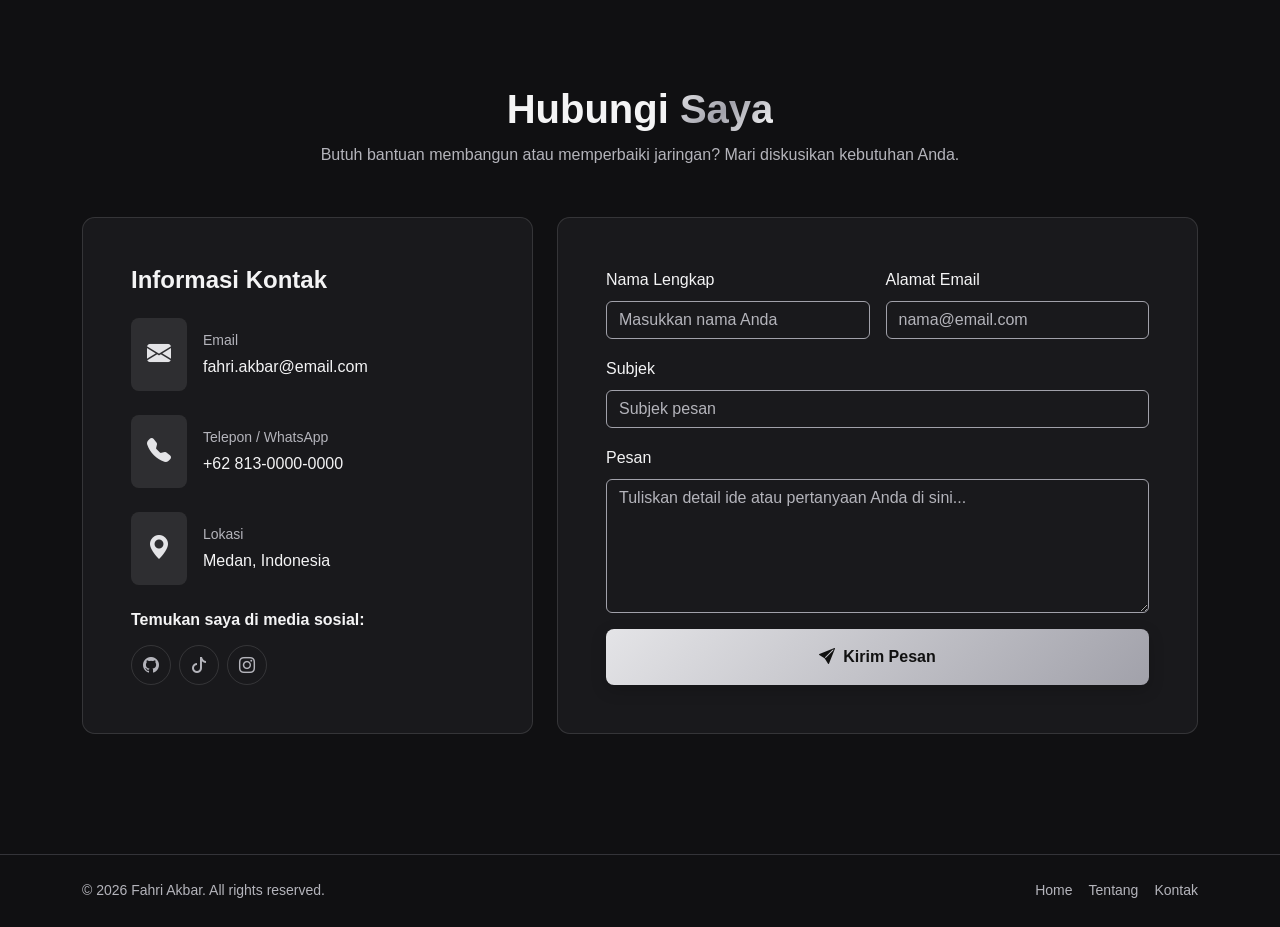
==== commit 4a468530: "Update project" ====
--- a/js/index.html
+++ b/js/index.html
@@ -24,6 +24,8 @@
                 <ul class="navbar-nav ms-auto mb-2 mb-lg-0 me-lg-3 gap-lg-1">
                     <li class="nav-item"><a class="nav-link px-3 fw-medium active" href="#home">Home</a></li>
                     <li class="nav-item"><a class="nav-link px-3 fw-medium" href="#about">Tentang</a></li>
+                    <li class="nav-item"><a class="nav-link px-3 fw-medium" href="#skills">Keahlian</a></li>
+                    <li class="nav-item"><a class="nav-link px-3 fw-medium" href="#projects">Proyek</a></li>
                     <li class="nav-item"><a class="nav-link px-3 fw-medium" href="#experience">Pengalaman</a></li>
                     <li class="nav-item"><a class="nav-link px-3 fw-medium" href="#contact">Kontak</a></li>
                 </ul>
@@ -78,7 +80,7 @@
             </div>
         </section>
 
-        <section id="about" class="py-5">
+        <section id="about" class="py-5 reveal-section">
         <div class="container py-4">
             <div class="text-center mb-5">
                 <h2 class="fw-bold display-6 mb-2">Tentang <span class="gradient-text">Saya</span></h2>
@@ -128,7 +130,101 @@
         </div>
         </section>
 
-        <section id="experience" class="py-5">
+        <section id="skills" class="portfolio-section">
+            <div class="container">
+                <header class="section-heading">
+                    <p class="section-eyebrow">Kemampuan</p>
+                    <h2>Keahlian</h2>
+                    <p>Teknologi dan bidang yang sedang saya pelajari.</p>
+                </header>
+
+                <div class="skills-grid">
+                    <article class="skill-group">
+                        <h3><i class="bi bi-hdd-network" aria-hidden="true"></i> Networking</h3>
+                        <ul class="skill-list">
+                            <li>MikroTik</li>
+                            <li>IP Addressing</li>
+                            <li>Topology</li>
+                            <li>Hardware</li>
+                        </ul>
+                    </article>
+
+                    <article class="skill-group">
+                        <h3><i class="bi bi-code-slash" aria-hidden="true"></i> Web Development</h3>
+                        <ul class="skill-list">
+                            <li>HTML5</li>
+                            <li>CSS3</li>
+                            <li>JavaScript</li>
+                            <li>Git / GitHub</li>
+                        </ul>
+                    </article>
+                </div>
+            </div>
+        </section>
+
+        <section id="projects" class="portfolio-section projects-section">
+            <div class="container">
+                <header class="section-heading">
+                    <p class="section-eyebrow">Karya pilihan</p>
+                    <h2>Proyek</h2>
+                    <p>Contoh proyek di bidang jaringan dan pengembangan web.</p>
+                </header>
+
+                <div class="projects-grid">
+                    <article class="project-card">
+                        <img class="project-image" src="https://images.unsplash.com/photo-1558494949-ef010cbdcc31?auto=format&amp;fit=crop&amp;w=900&amp;q=80" alt="Rak server dan perangkat jaringan" loading="lazy" decoding="async">
+                        <div class="project-content">
+                            <h3>Simulasi Jaringan</h3>
+                            <p>Rancangan topologi dan konfigurasi jaringan untuk kebutuhan laboratorium.</p>
+                            <ul class="tech-list" aria-label="Teknologi yang digunakan">
+                                <li>MikroTik</li>
+                                <li>IP Addressing</li>
+                            </ul>
+                            <div class="project-actions">
+                                <a href="#" aria-label="Live demo Simulasi Jaringan">Live Demo <i class="bi bi-arrow-up-right" aria-hidden="true"></i></a>
+                                <a href="#" aria-label="GitHub repo Simulasi Jaringan">GitHub Repo <i class="bi bi-github" aria-hidden="true"></i></a>
+                            </div>
+                        </div>
+                    </article>
+
+                    <article class="project-card">
+                        <img class="project-image" src="https://images.unsplash.com/photo-1498050108023-c5249f4df085?auto=format&amp;fit=crop&amp;w=900&amp;q=80" alt="Laptop untuk pengembangan website" loading="lazy" decoding="async">
+                        <div class="project-content">
+                            <h3>Portofolio Pribadi</h3>
+                            <p>Website responsif untuk menampilkan profil, keahlian, dan pengalaman.</p>
+                            <ul class="tech-list" aria-label="Teknologi yang digunakan">
+                                <li>HTML5</li>
+                                <li>CSS3</li>
+                                <li>JavaScript</li>
+                            </ul>
+                            <div class="project-actions">
+                                <a href="#" aria-label="Live demo Portofolio Pribadi">Live Demo <i class="bi bi-arrow-up-right" aria-hidden="true"></i></a>
+                                <a href="#" aria-label="GitHub repo Portofolio Pribadi">GitHub Repo <i class="bi bi-github" aria-hidden="true"></i></a>
+                            </div>
+                        </div>
+                    </article>
+
+                    <article class="project-card">
+                        <img class="project-image" src="https://images.unsplash.com/photo-1460925895917-afdab827c52f?auto=format&amp;fit=crop&amp;w=900&amp;q=80" alt="Tampilan dashboard analitik" loading="lazy" decoding="async">
+                        <div class="project-content">
+                            <h3>Dashboard Data</h3>
+                            <p>Contoh antarmuka dashboard sederhana untuk menyajikan informasi secara ringkas.</p>
+                            <ul class="tech-list" aria-label="Teknologi yang digunakan">
+                                <li>HTML5</li>
+                                <li>CSS3</li>
+                                <li>JavaScript</li>
+                            </ul>
+                            <div class="project-actions">
+                                <a href="#" aria-label="Live demo Dashboard Data">Live Demo <i class="bi bi-arrow-up-right" aria-hidden="true"></i></a>
+                                <a href="#" aria-label="GitHub repo Dashboard Data">GitHub Repo <i class="bi bi-github" aria-hidden="true"></i></a>
+                            </div>
+                        </div>
+                    </article>
+                </div>
+            </div>
+        </section>
+
+        <section id="experience" class="py-5 reveal-section">
             <div class="container py-4">
                 <div class="text-center mb-5">
                     <h2 class="fw-bold display-6 mb-2">Riwayat <span class="gradient-text">Pengalaman</span></h2>
@@ -205,7 +301,7 @@
             </div>
         </section>
 
-         <section id="contact" class="py-5">
+         <section id="contact" class="py-5 reveal-section">
         <div class="container py-4">
             <div class="text-center mb-5">
                 <h2 class="fw-bold display-6 mb-2">Hubungi <span class="gradient-text">Saya</span></h2>
--- a/css/style.css
+++ b/css/style.css
@@ -1,22 +1,62 @@
 :root {
-	--primary-color: #3260f7;
-	--primary-hover: #468ee5;
-	--secondary-color: #5c80f6;
-	--accent-color: #ec4848;
-	--bg-dark: #0f172a;
-	--card-bg-dark: rgba(30, 41, 59, 0.82);
-	--border-dark: rgba(255, 255, 255, 0.1);
-	--text-muted-dark: #94a3b8;
-	--bg-light: #f8fafc;
+	--primary-color: #e4e4e7;
+	--primary-hover: #ffffff;
+	--secondary-color: #a1a1aa;
+	--accent-color: #fafafa;
+	--bg-dark: #101012;
+	--card-bg-dark: #19191c;
+	--border-dark: rgba(255, 255, 255, 0.12);
+	--text-muted-dark: #b4b4bb;
+	--bg-light: #f1f1f2;
 	--card-bg-light: #ffffff;
-	--border-light: rgba(0, 0, 0, 0.08);
-	--text-muted-light: #64748b;
+	--border-light: rgba(24, 24, 27, 0.12);
+	--text-muted-light: #66666d;
+	--bs-primary: var(--primary-color);
+	--bs-primary-rgb: 228, 228, 231;
+	--bs-secondary: var(--secondary-color);
+	--bs-secondary-rgb: 161, 161, 170;
+	--bs-info: var(--secondary-color);
+	--bs-info-rgb: 161, 161, 170;
+	--bs-warning: var(--primary-color);
+	--bs-warning-rgb: 228, 228, 231;
+	--bs-link-color: var(--primary-color);
+	--bs-link-hover-color: var(--primary-hover);
+	--button-text-color: #111111;
+}
+
+[data-bs-theme="dark"] {
+	--bs-body-bg: var(--bg-dark);
+	--bs-body-color: #f4f4f5;
+	--bs-secondary-color: var(--text-muted-dark);
+	--bs-border-color: var(--border-dark);
+}
+
+[data-bs-theme="light"] {
+	--primary-color: #27272a;
+	--primary-hover: #09090b;
+	--secondary-color: #71717a;
+	--accent-color: #18181b;
+	--bs-primary: var(--primary-color);
+	--bs-primary-rgb: 39, 39, 42;
+	--bs-secondary: var(--secondary-color);
+	--bs-secondary-rgb: 113, 113, 122;
+	--bs-info: var(--secondary-color);
+	--bs-info-rgb: 113, 113, 122;
+	--bs-warning: var(--primary-color);
+	--bs-warning-rgb: 39, 39, 42;
+	--bs-link-color: var(--primary-color);
+	--bs-link-hover-color: var(--primary-hover);
+	--button-text-color: #ffffff;
+	--bs-body-bg: var(--bg-light);
+	--bs-body-color: #18181b;
+	--bs-secondary-color: var(--text-muted-light);
+	--bs-border-color: var(--border-light);
 }
 
 body {
 	font-family: Inter, Arial, sans-serif;
-	background-color: var(--bg-dark);
-	color: #f1f5f9;
+	background-color: var(--bs-body-bg);
+	color: var(--bs-body-color);
 	transition: background-color 0.3s ease, color 0.3s ease;
 	overflow-x: hidden;
 }
@@ -25,9 +65,31 @@
 	scroll-margin-top: 5.5rem;
 }
 
-[data-bs-theme="light"] body {
-	background-color: var(--bg-light);
-	color: #0f172a;
+html.has-scroll-reveal .reveal-section {
+	opacity: 0;
+	transform: translateY(20px);
+	transition: opacity 650ms ease, transform 650ms ease;
+}
+
+html.has-scroll-reveal .reveal-section.is-visible {
+	opacity: 1;
+	transform: translateY(0);
+}
+
+@media (prefers-reduced-motion: reduce) {
+	html.has-scroll-reveal .reveal-section {
+		opacity: 1;
+		transform: none;
+		transition: none;
+	}
+}
+
+.bg-info {
+	background-color: var(--secondary-color) !important;
+}
+
+.text-warning {
+	color: var(--primary-color) !important;
 }
 
 [data-bs-theme="light"] .text-muted-custom { color: var(--text-muted-light) !important; }
@@ -42,7 +104,163 @@
 [data-bs-theme="light"] .glass-card {
 	background: var(--card-bg-light);
 	border-color: var(--border-light);
-	box-shadow: 0 10px 28px rgba(15, 23, 42, 0.06);
+	box-shadow: 0 10px 28px rgba(0, 0, 0, 0.06);
+}
+
+.portfolio-section {
+	padding: 5rem 0;
+	color: var(--bs-body-color);
+	background: var(--bs-body-bg);
+}
+
+.projects-section {
+	border-top: 1px solid var(--bs-border-color);
+}
+
+.section-heading {
+	max-width: 640px;
+	margin: 0 auto 2.5rem;
+	text-align: center;
+}
+
+.section-heading h2 {
+	margin: 0 0 0.5rem;
+	font-size: 2rem;
+	font-weight: 700;
+}
+
+.section-heading > p:last-child {
+	margin: 0;
+	color: var(--bs-secondary-color);
+}
+
+.section-eyebrow {
+	margin: 0 0 0.5rem;
+	color: var(--primary-color);
+	font-size: 0.8rem;
+	font-weight: 700;
+	text-transform: uppercase;
+}
+
+.skills-grid {
+	display: grid;
+	grid-template-columns: repeat(2, minmax(0, 1fr));
+	gap: 1.25rem;
+}
+
+.skill-group,
+.project-card {
+	min-width: 0;
+	overflow: hidden;
+	border: 1px solid var(--bs-border-color);
+	border-radius: 8px;
+	background: var(--bs-body-bg);
+}
+
+.skill-group {
+	padding: 1.5rem;
+}
+
+.skill-group h3,
+.project-content h3 {
+	margin: 0;
+	font-size: 1.15rem;
+	font-weight: 700;
+}
+
+.skill-group h3 {
+	display: flex;
+	align-items: center;
+	gap: 0.65rem;
+}
+
+.skill-group h3 i {
+	color: var(--primary-color);
+}
+
+.skill-list,
+.tech-list {
+	display: flex;
+	flex-wrap: wrap;
+	gap: 0.6rem;
+	margin: 1.25rem 0 0;
+	padding: 0;
+	list-style: none;
+}
+
+.skill-list li,
+.tech-list li {
+	padding: 0.4rem 0.7rem;
+	border: 1px solid var(--bs-border-color);
+	border-radius: 4px;
+	color: var(--bs-body-color);
+	font-size: 0.875rem;
+}
+
+.projects-grid {
+	display: grid;
+	grid-template-columns: repeat(auto-fit, minmax(min(100%, 300px), 1fr));
+	gap: 1.25rem;
+}
+
+.project-card {
+	display: flex;
+	flex-direction: column;
+}
+
+.project-image {
+	display: block;
+	width: 100%;
+	aspect-ratio: 16 / 10;
+	object-fit: cover;
+	background: var(--bs-tertiary-bg);
+}
+
+.project-content {
+	display: flex;
+	flex: 1;
+	flex-direction: column;
+	align-items: flex-start;
+	padding: 1.25rem;
+}
+
+.project-content > p {
+	margin: 0.65rem 0 0;
+	color: var(--bs-secondary-color);
+	line-height: 1.6;
+}
+
+.tech-list {
+	margin-top: 1rem;
+}
+
+.project-actions {
+	display: flex;
+	flex-wrap: wrap;
+	gap: 1rem;
+	margin-top: auto;
+	padding-top: 1.25rem;
+}
+
+.project-actions a {
+	display: inline-flex;
+	align-items: center;
+	gap: 0.4rem;
+	color: var(--primary-color);
+	font-size: 0.9rem;
+	font-weight: 600;
+	text-decoration: none;
+}
+
+.project-actions a:hover,
+.project-actions a:focus-visible {
+	text-decoration: underline;
+	text-underline-offset: 3px;
+}
+
+.project-actions a:focus-visible {
+	outline: 2px solid var(--primary-color);
+	outline-offset: 3px;
 }
 
 .timeline {
@@ -198,17 +416,17 @@
 	.navbar-toggler:hover,
 	#themeToggle:hover {
 		transform: translateY(-2px);
-		background-color: rgba(99, 102, 241, 0.14);
+		background-color: rgba(var(--bs-primary-rgb), 0.14);
 	}
 
 	#themeToggle:hover {
 		border-color: var(--primary-color);
-		box-shadow: 0 4px 14px rgba(99, 102, 241, 0.2);
+		box-shadow: 0 4px 14px rgba(var(--bs-primary-rgb), 0.2);
 	}
 }
 
 [data-bs-theme="light"] .glass-nav {
-	background: rgba(248, 250, 252, 0.85);
+	background: rgba(244, 244, 244, 0.96);
 	border-bottom: 1px solid var(--border-light);
 }
 
@@ -221,20 +439,20 @@
 
 .btn-gradient {
 	background: linear-gradient(135deg, var(--primary-color), var(--secondary-color));
-	color: #fff;
+	color: var(--button-text-color);
 	border: none;
 	border-radius: 0.5rem;
 	padding: 0.75rem 1.75rem;
 	font-weight: 600;
 	transition: all 0.3s ease;
-	box-shadow: 0 4px 15px rgba(99, 102, 241, 0.3);
+	box-shadow: 0 5px 16px rgba(0, 0, 0, 0.18);
 }
 
 .btn-gradient:hover {
-	background: linear-gradient(135deg, var(--primary-hover), #7c3aed);
-	color: #fff;
+	background: linear-gradient(135deg, var(--primary-hover), var(--secondary-color));
+	color: var(--button-text-color);
 	transform: translateY(-2px);
-	box-shadow: 0 8px 25px rgba(99, 102, 241, 0.4);
+	box-shadow: 0 8px 22px rgba(0, 0, 0, 0.24);
 }
 
 .hero-img-wrapper {
@@ -268,7 +486,7 @@
 
 ::-webkit-scrollbar { width: 10px; }
 ::-webkit-scrollbar-track { background: var(--bg-dark); }
-::-webkit-scrollbar-thumb { background: #334155; border-radius: 5px; }
+::-webkit-scrollbar-thumb { background: #555555; border-radius: 5px; }
 ::-webkit-scrollbar-thumb:hover { background: var(--primary-color); }
 
 .typewriter-cursor {
@@ -428,7 +646,7 @@
 }
 
 .glass-nav {
-    background: rgba(15, 23, 42, 0.88);
+	background: rgba(17, 17, 17, 0.92);
     backdrop-filter: blur(16px);
     -webkit-backdrop-filter: blur(16px);
     box-shadow: 0 8px 30px rgba(0, 0, 0, 0.12);
@@ -437,7 +655,7 @@
 }
 
 [data-bs-theme="light"] .glass-nav {
-    background: rgba(248, 250, 252, .92);
+	background: rgba(244, 244, 244, .96);
 }
 
 .navbar-nav { align-items: center; }
@@ -524,12 +742,12 @@
         margin-top: .75rem;
         padding: .75rem 1rem 1rem;
         border-top: 1px solid var(--border-dark);
-        background: rgba(15, 23, 42, .96);
+		background: rgba(17, 17, 17, .97);
         border-radius: 0 0 .9rem .9rem;
     }
 
     [data-bs-theme="light"] .glass-nav .navbar-collapse {
-        background: rgba(248, 250, 252, .98);
+		background: rgba(244, 244, 244, .98);
         border-color: var(--border-light);
     }
 
@@ -599,3 +817,77 @@
 		min-width: 0;
 	}
 }
+
+@media (max-width: 575.98px) {
+	.portfolio-section {
+		padding: 3.5rem 0;
+	}
+
+	.skills-grid {
+		grid-template-columns: minmax(0, 1fr);
+	}
+
+	.section-heading {
+		margin-bottom: 1.75rem;
+		text-align: left;
+	}
+
+	.section-heading h2 {
+		font-size: 1.75rem;
+	}
+
+	.skill-group {
+		padding: 1.2rem;
+	}
+
+	.project-content {
+		padding: 1rem;
+	}
+}
+
+@media (min-width: 576px) and (max-width: 991.98px) and (max-height: 540px) {
+	#home {
+		min-height: 100svh;
+		padding: 6rem 0 1.5rem !important;
+	}
+
+	#home .row {
+		min-height: 0;
+		flex-wrap: nowrap;
+		align-items: center;
+	}
+
+	#home .col-lg-7 {
+		width: 58.333333%;
+		flex: 0 0 58.333333%;
+		padding-right: 1rem;
+	}
+
+	#home .col-lg-5 {
+		width: 41.666667%;
+		flex: 0 0 41.666667%;
+	}
+
+	#home h1 {
+		font-size: clamp(2rem, 5vh, 2.8rem);
+	}
+
+	#home h3 {
+		font-size: 1.05rem;
+		flex-wrap: wrap;
+	}
+
+	#home .lead {
+		font-size: 0.95rem;
+	}
+
+	.hero-img-wrapper {
+		margin-top: 0;
+		padding: 0.5rem;
+	}
+
+	.hero-img {
+		width: min(30vw, 220px);
+		height: min(30vw, 220px);
+	}
+}
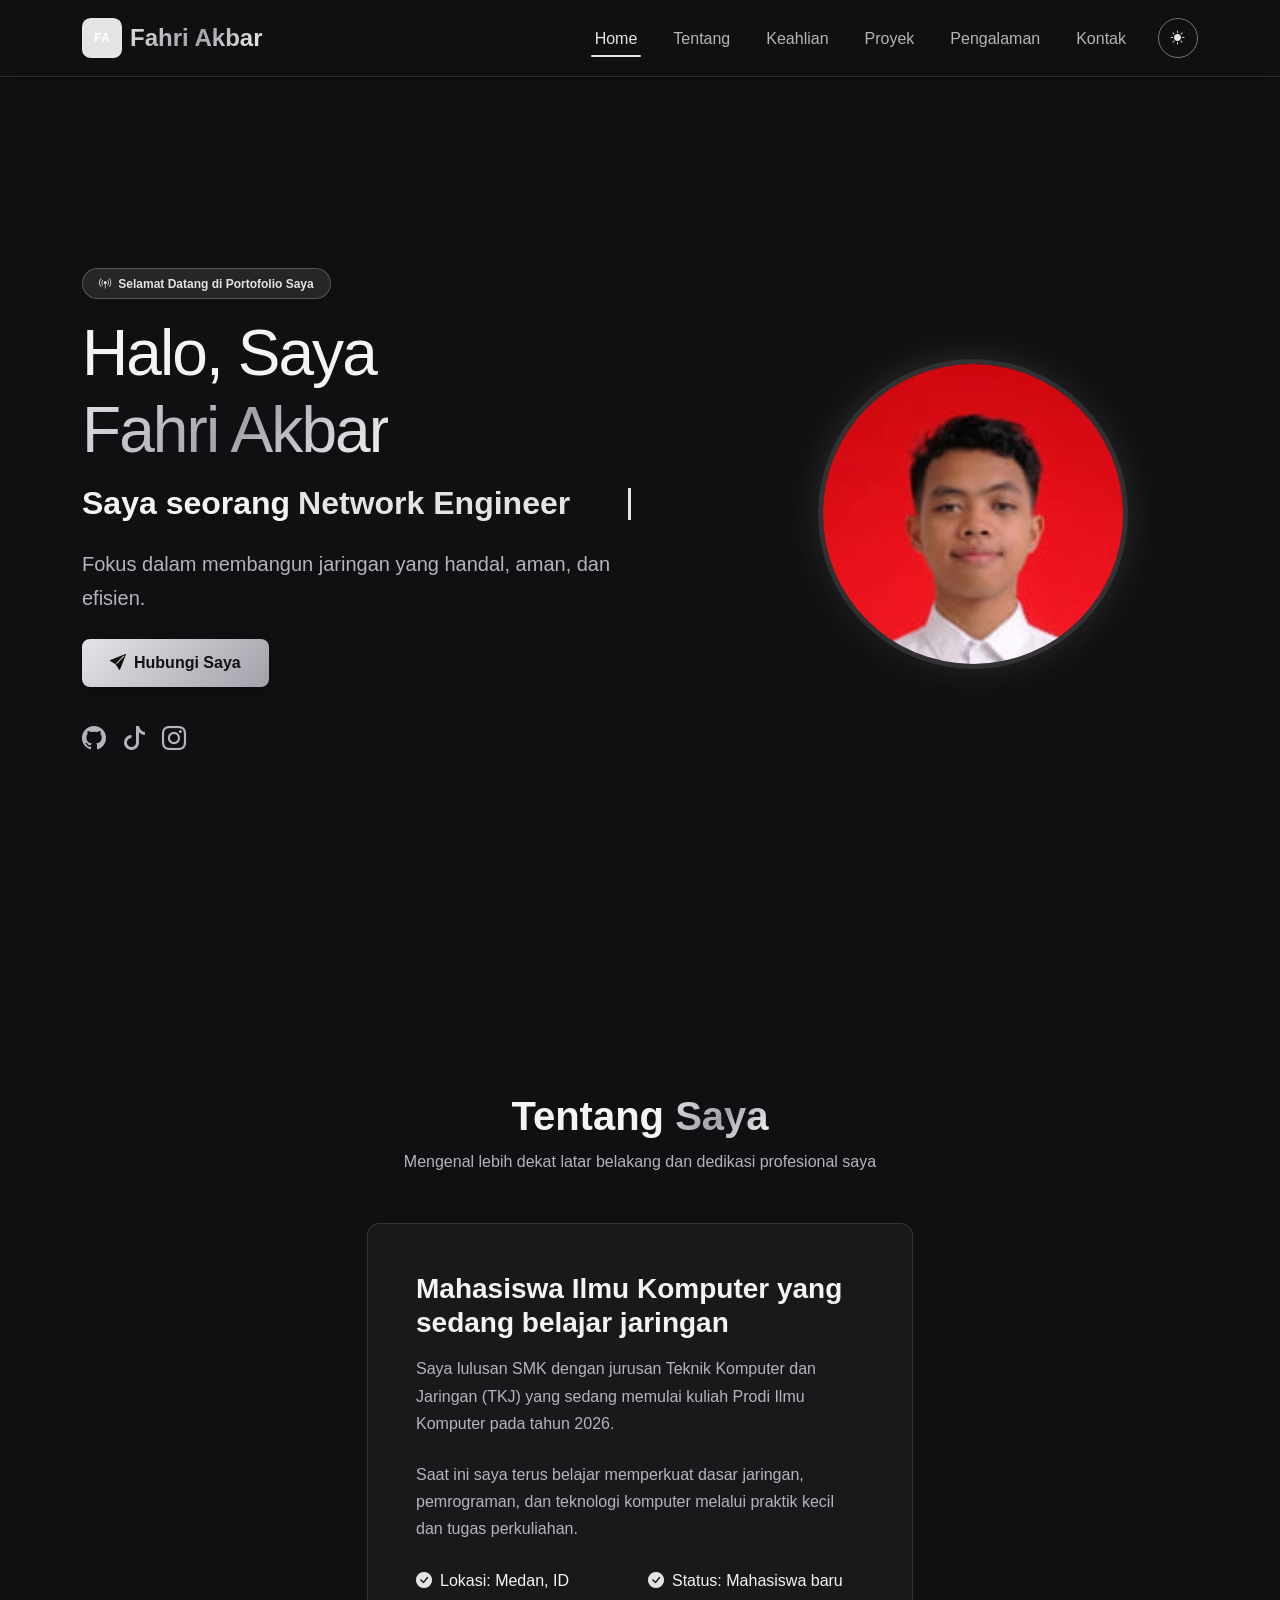
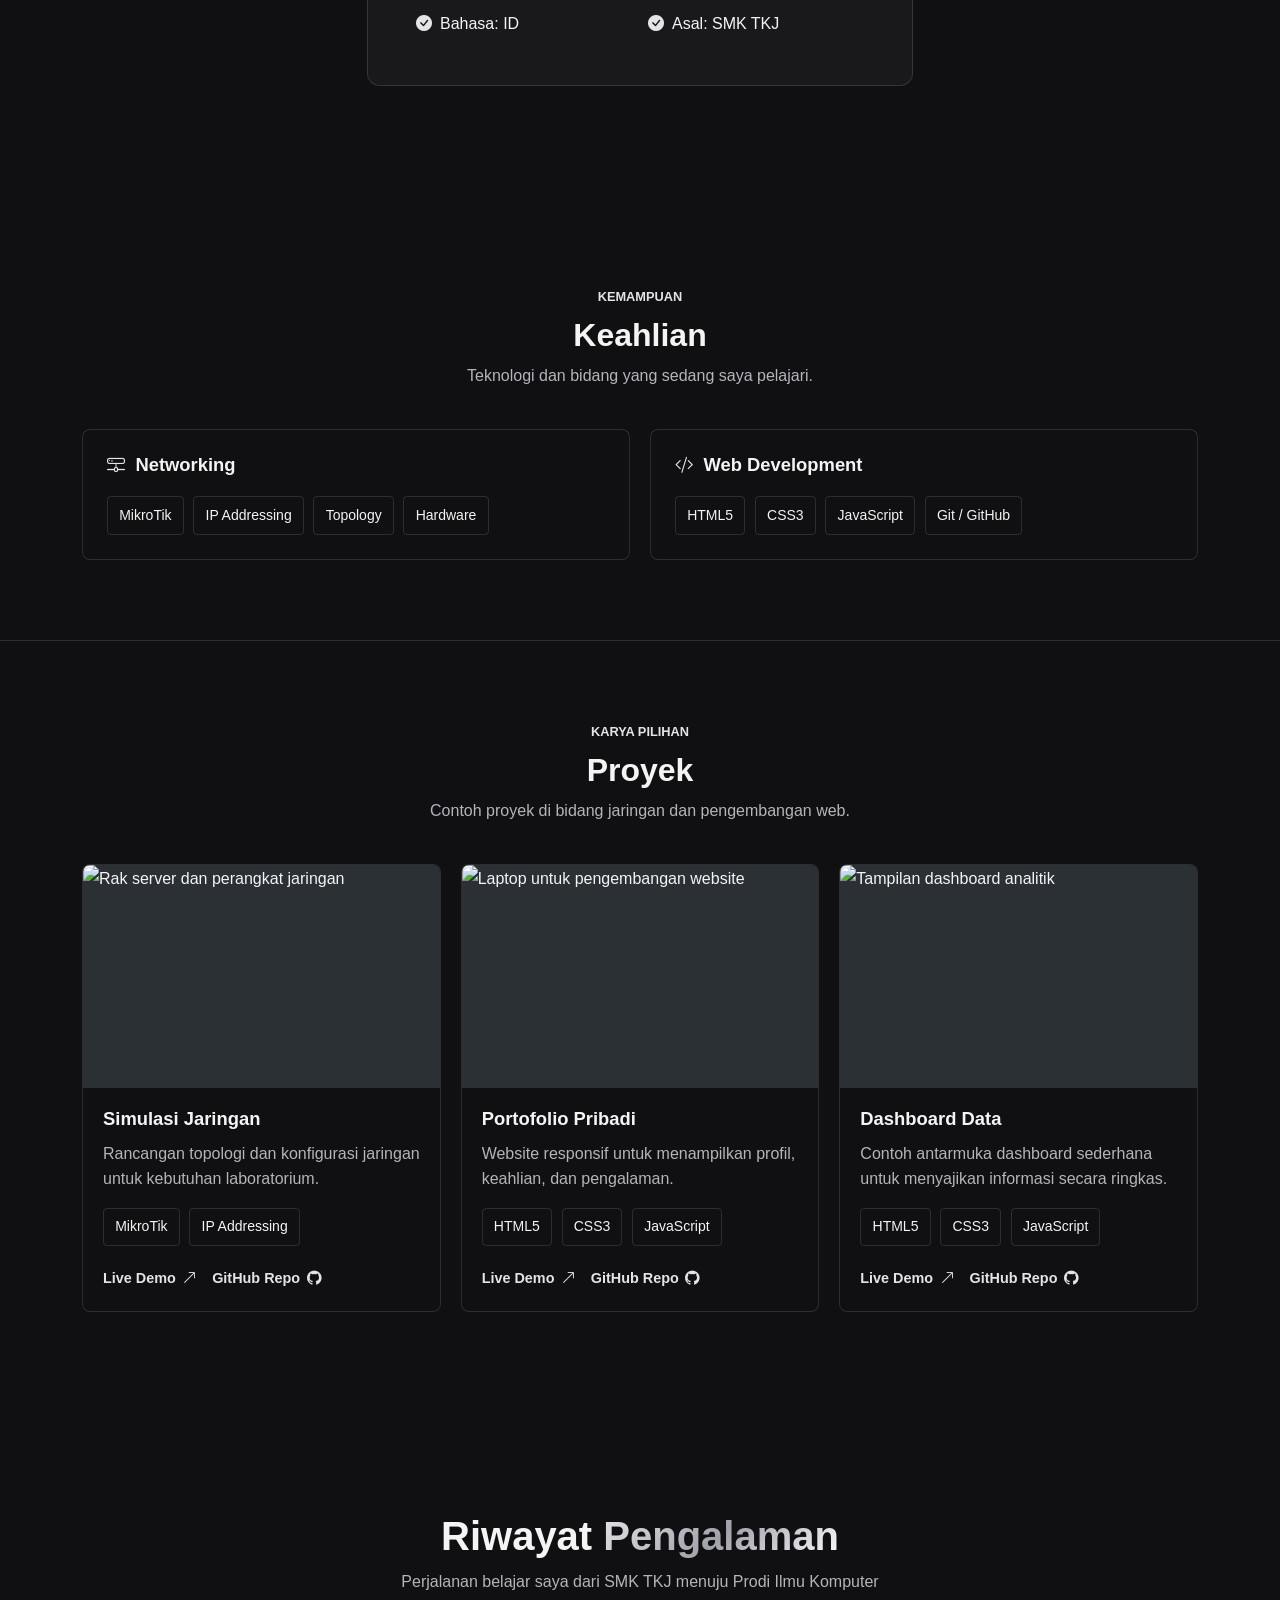
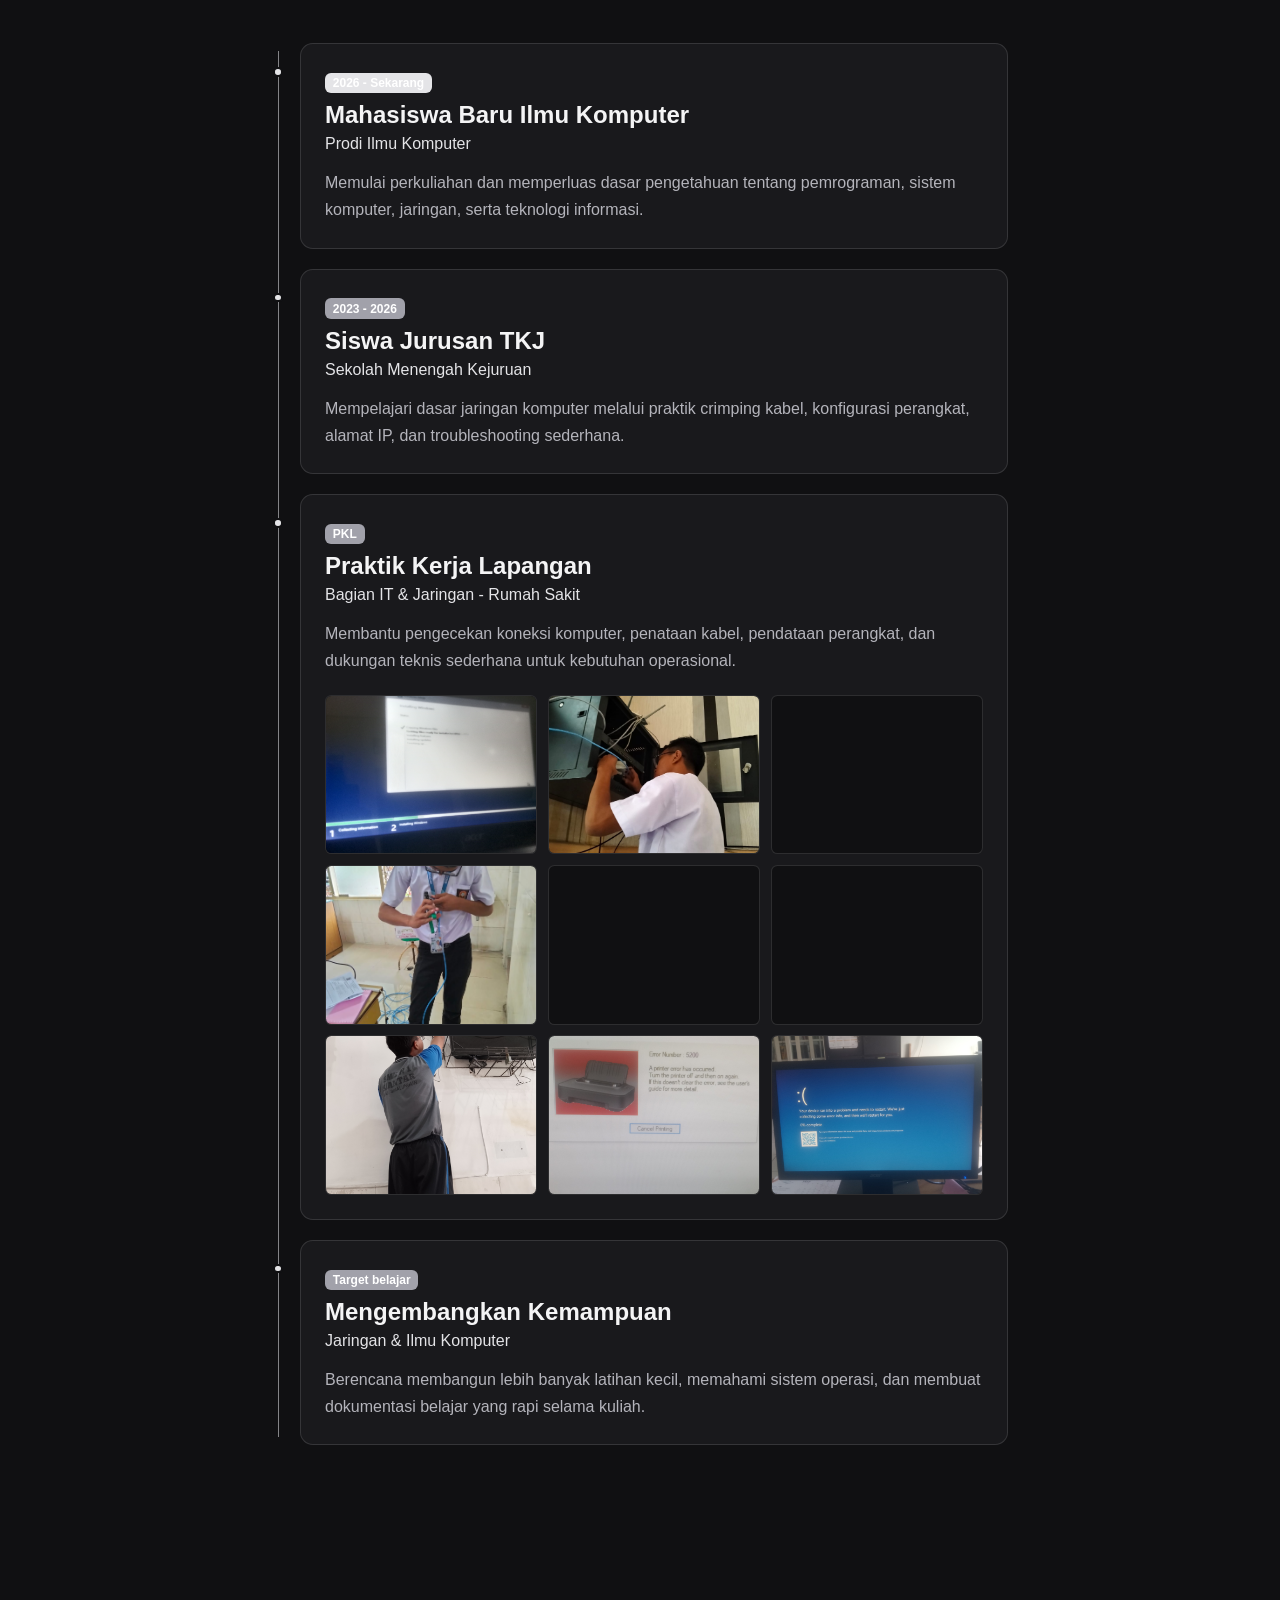
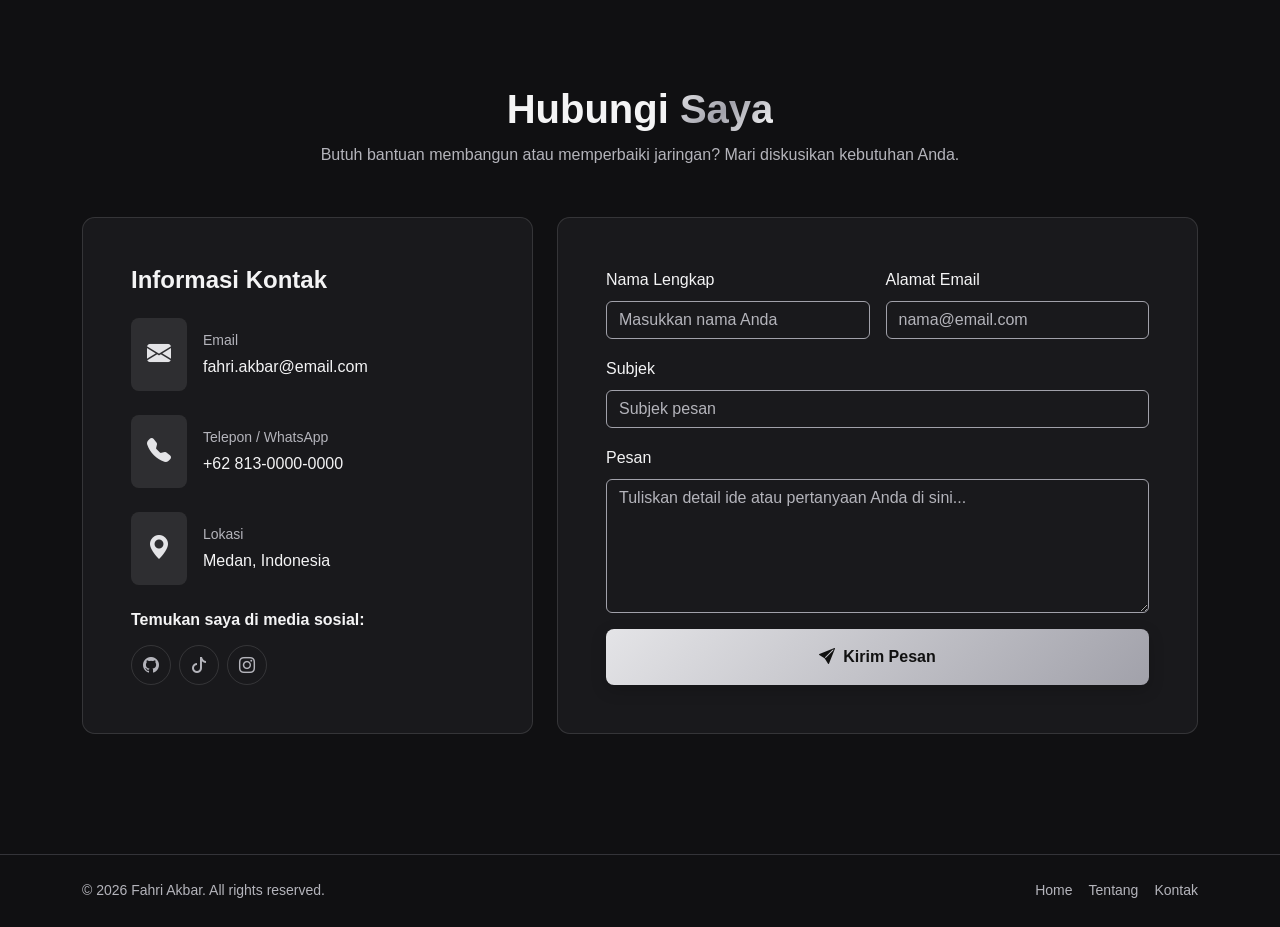
==== commit a8bb06d8: "Update project" ====
--- a/js/index.html
+++ b/js/index.html
@@ -5,7 +5,7 @@
     <meta name="viewport" content="width=device-width, initial-scale=1.0">
     <link href="https://cdn.jsdelivr.net/npm/bootstrap@5.3.8/dist/css/bootstrap.min.css" rel="stylesheet" integrity="sha384-sRIl4kxILFvY47J16cr9ZwB07vP4J8+LH7qKQnuqkuIAvNWLzeN8tE5YBujZqJLB" crossorigin="anonymous">
     <link rel="stylesheet" href="https://cdn.jsdelivr.net/npm/bootstrap-icons@1.13.1/font/bootstrap-icons.min.css">
-    <link rel="stylesheet" href="../css/style.css">
+    <link rel="stylesheet" href="/css/style.css">
     <title>Fahri Akbar | Portofolio</title>
 </head>
 <body id="body" data-bs-spy="scroll" data-bs-target="#navbar-example" data-bs-offset="100">
@@ -73,7 +73,7 @@
 
                     <div class="col-lg-5 text-center">
                         <div class="hero-img-wrapper">
-                            <img src="../images/foto.jpg" alt="Fahri Akbar" class="hero-img shadow-lg" fetchpriority="high" decoding="async">
+                            <img src="/images/foto.jpg" alt="Fahri Akbar" class="hero-img shadow-lg" fetchpriority="high" decoding="async">
                         </div>
                     </div>
                 </div>
@@ -257,32 +257,32 @@
                                     <h6 class="text-primary mb-3">Bagian IT &amp; Jaringan - Rumah Sakit</h6>
                                     <p class="text-muted-custom mb-0">Membantu pengecekan koneksi komputer, penataan kabel, pendataan perangkat, dan dukungan teknis sederhana untuk kebutuhan operasional.</p>
                                     <div class="pkl-gallery" aria-label="Dokumentasi praktik kerja lapangan">
-                                        <a href="../images/p1.jpg" target="_blank" rel="noopener noreferrer" aria-label="Buka foto dokumentasi PKL 1">
-                                            <img src="../images/p1.jpg" alt="Dokumentasi praktik kerja lapangan 1" loading="lazy" decoding="async">
-                                        </a>
-                                        <a href="../images/p2.jpg" target="_blank" rel="noopener noreferrer" aria-label="Buka foto dokumentasi PKL 2">
-                                            <img src="../images/p2.jpg" alt="Dokumentasi praktik kerja lapangan 2" loading="lazy" decoding="async">
-                                        </a>
-                                        <a href="../images/p3.jpg" target="_blank" rel="noopener noreferrer" aria-label="Buka foto dokumentasi PKL 3">
-                                            <img src="../images/p3.jpg" alt="Dokumentasi praktik kerja lapangan 3" loading="lazy" decoding="async">
-                                        </a>
-                                        <a href="../images/p4.jpg" target="_blank" rel="noopener noreferrer" aria-label="Buka foto dokumentasi PKL 4">
-                                            <img src="../images/p4.jpg" alt="Dokumentasi praktik kerja lapangan 4" loading="lazy" decoding="async">
-                                        </a>
-                                        <a href="../images/p5.jpg" target="_blank" rel="noopener noreferrer" aria-label="Buka foto dokumentasi PKL 5">
-                                            <img src="../images/p5.jpg" alt="Dokumentasi praktik kerja lapangan 5" loading="lazy" decoding="async">
-                                        </a>
-                                        <a href="../images/p6.jpg" target="_blank" rel="noopener noreferrer" aria-label="Buka foto dokumentasi PKL 6">
-                                            <img src="../images/p6.jpg" alt="Dokumentasi praktik kerja lapangan 6" loading="lazy" decoding="async">
-                                        </a>
-                                        <a href="../images/p7.jpg" target="_blank" rel="noopener noreferrer" aria-label="Buka foto dokumentasi PKL 7">
-                                            <img src="../images/p7.jpg" alt="Dokumentasi praktik kerja lapangan 7" loading="lazy" decoding="async">
-                                        </a>
-                                        <a href="../images/p8.jpg" target="_blank" rel="noopener noreferrer" aria-label="Buka foto dokumentasi PKL 8">
-                                            <img src="../images/p8.jpg" alt="Dokumentasi praktik kerja lapangan 8" loading="lazy" decoding="async">
-                                        </a>
-                                        <a href="../images/p9.jpg" target="_blank" rel="noopener noreferrer" aria-label="Buka foto dokumentasi PKL 9">
-                                            <img src="../images/p9.jpg" alt="Dokumentasi praktik kerja lapangan 9" loading="lazy" decoding="async">
+                                        <a href="/images/p1.jpg" target="_blank" rel="noopener noreferrer" aria-label="Buka foto dokumentasi PKL 1">
+                                            <img src="/images/p1.jpg" alt="Dokumentasi praktik kerja lapangan 1" loading="lazy" decoding="async">
+                                        </a>
+                                        <a href="/images/p2.jpg" target="_blank" rel="noopener noreferrer" aria-label="Buka foto dokumentasi PKL 2">
+                                            <img src="/images/p2.jpg" alt="Dokumentasi praktik kerja lapangan 2" loading="lazy" decoding="async">
+                                        </a>
+                                        <a href="/images/p3.jpg" target="_blank" rel="noopener noreferrer" aria-label="Buka foto dokumentasi PKL 3">
+                                            <img src="/images/p3.jpg" alt="Dokumentasi praktik kerja lapangan 3" loading="lazy" decoding="async">
+                                        </a>
+                                        <a href="/images/p4.jpg" target="_blank" rel="noopener noreferrer" aria-label="Buka foto dokumentasi PKL 4">
+                                            <img src="/images/p4.jpg" alt="Dokumentasi praktik kerja lapangan 4" loading="lazy" decoding="async">
+                                        </a>
+                                        <a href="/images/p5.jpg" target="_blank" rel="noopener noreferrer" aria-label="Buka foto dokumentasi PKL 5">
+                                            <img src="/images/p5.jpg" alt="Dokumentasi praktik kerja lapangan 5" loading="lazy" decoding="async">
+                                        </a>
+                                        <a href="/images/p6.jpg" target="_blank" rel="noopener noreferrer" aria-label="Buka foto dokumentasi PKL 6">
+                                            <img src="/images/p6.jpg" alt="Dokumentasi praktik kerja lapangan 6" loading="lazy" decoding="async">
+                                        </a>
+                                        <a href="/images/p7.jpg" target="_blank" rel="noopener noreferrer" aria-label="Buka foto dokumentasi PKL 7">
+                                            <img src="/images/p7.jpg" alt="Dokumentasi praktik kerja lapangan 7" loading="lazy" decoding="async">
+                                        </a>
+                                        <a href="/images/p8.jpg" target="_blank" rel="noopener noreferrer" aria-label="Buka foto dokumentasi PKL 8">
+                                            <img src="/images/p8.jpg" alt="Dokumentasi praktik kerja lapangan 8" loading="lazy" decoding="async">
+                                        </a>
+                                        <a href="/images/p9.jpg" target="_blank" rel="noopener noreferrer" aria-label="Buka foto dokumentasi PKL 9">
+                                            <img src="/images/p9.jpg" alt="Dokumentasi praktik kerja lapangan 9" loading="lazy" decoding="async">
                                         </a>
                                     </div>
                                 </div>
@@ -420,6 +420,6 @@
     </button>
 
     <script src="https://cdn.jsdelivr.net/npm/bootstrap@5.3.8/dist/js/bootstrap.bundle.min.js" integrity="sha384-FKyoEForCGlyvwx9Hj09JcYn3nv7wiPVlz7YYwJrWVcXK/BmnVDxM+D2scQbITxI" crossorigin="anonymous"></script>
-    <script src="script.js" defer></script>
+    <script src="/js/script.js"></script>
 </body>
 </html>
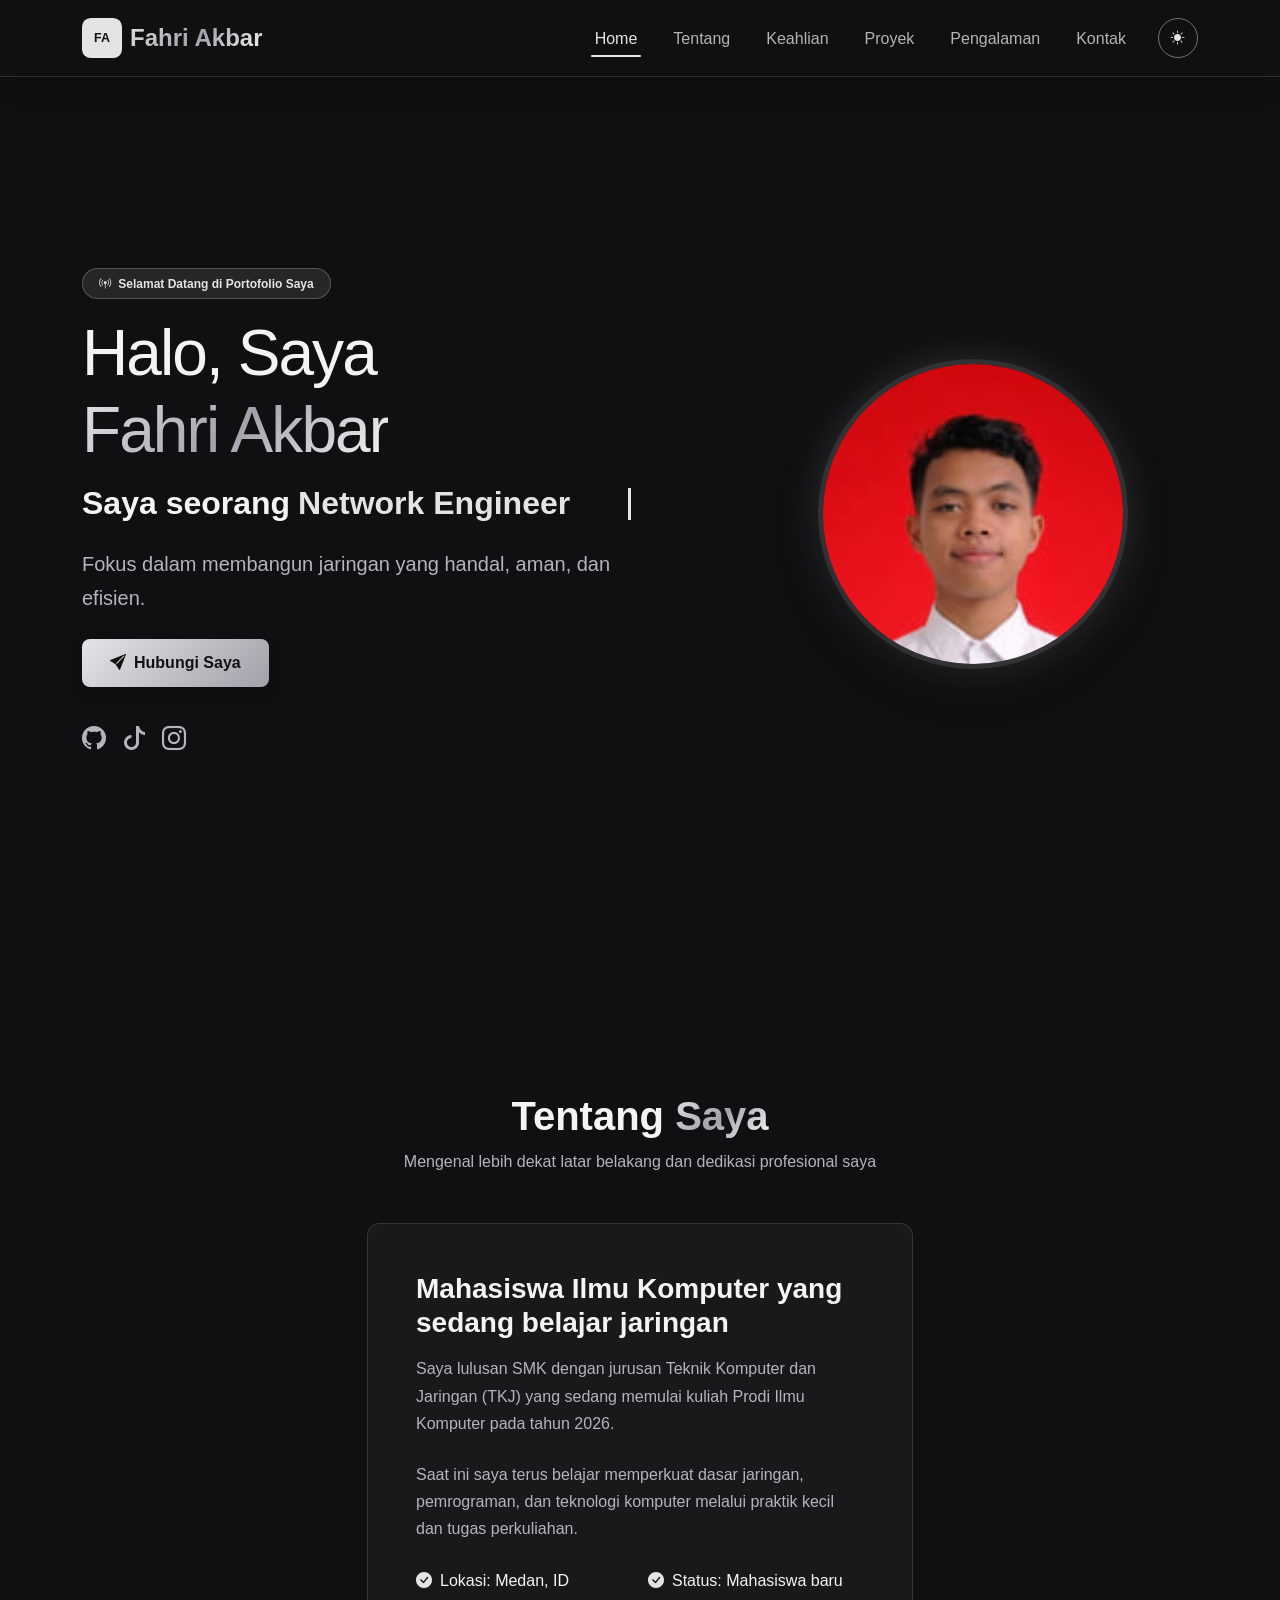
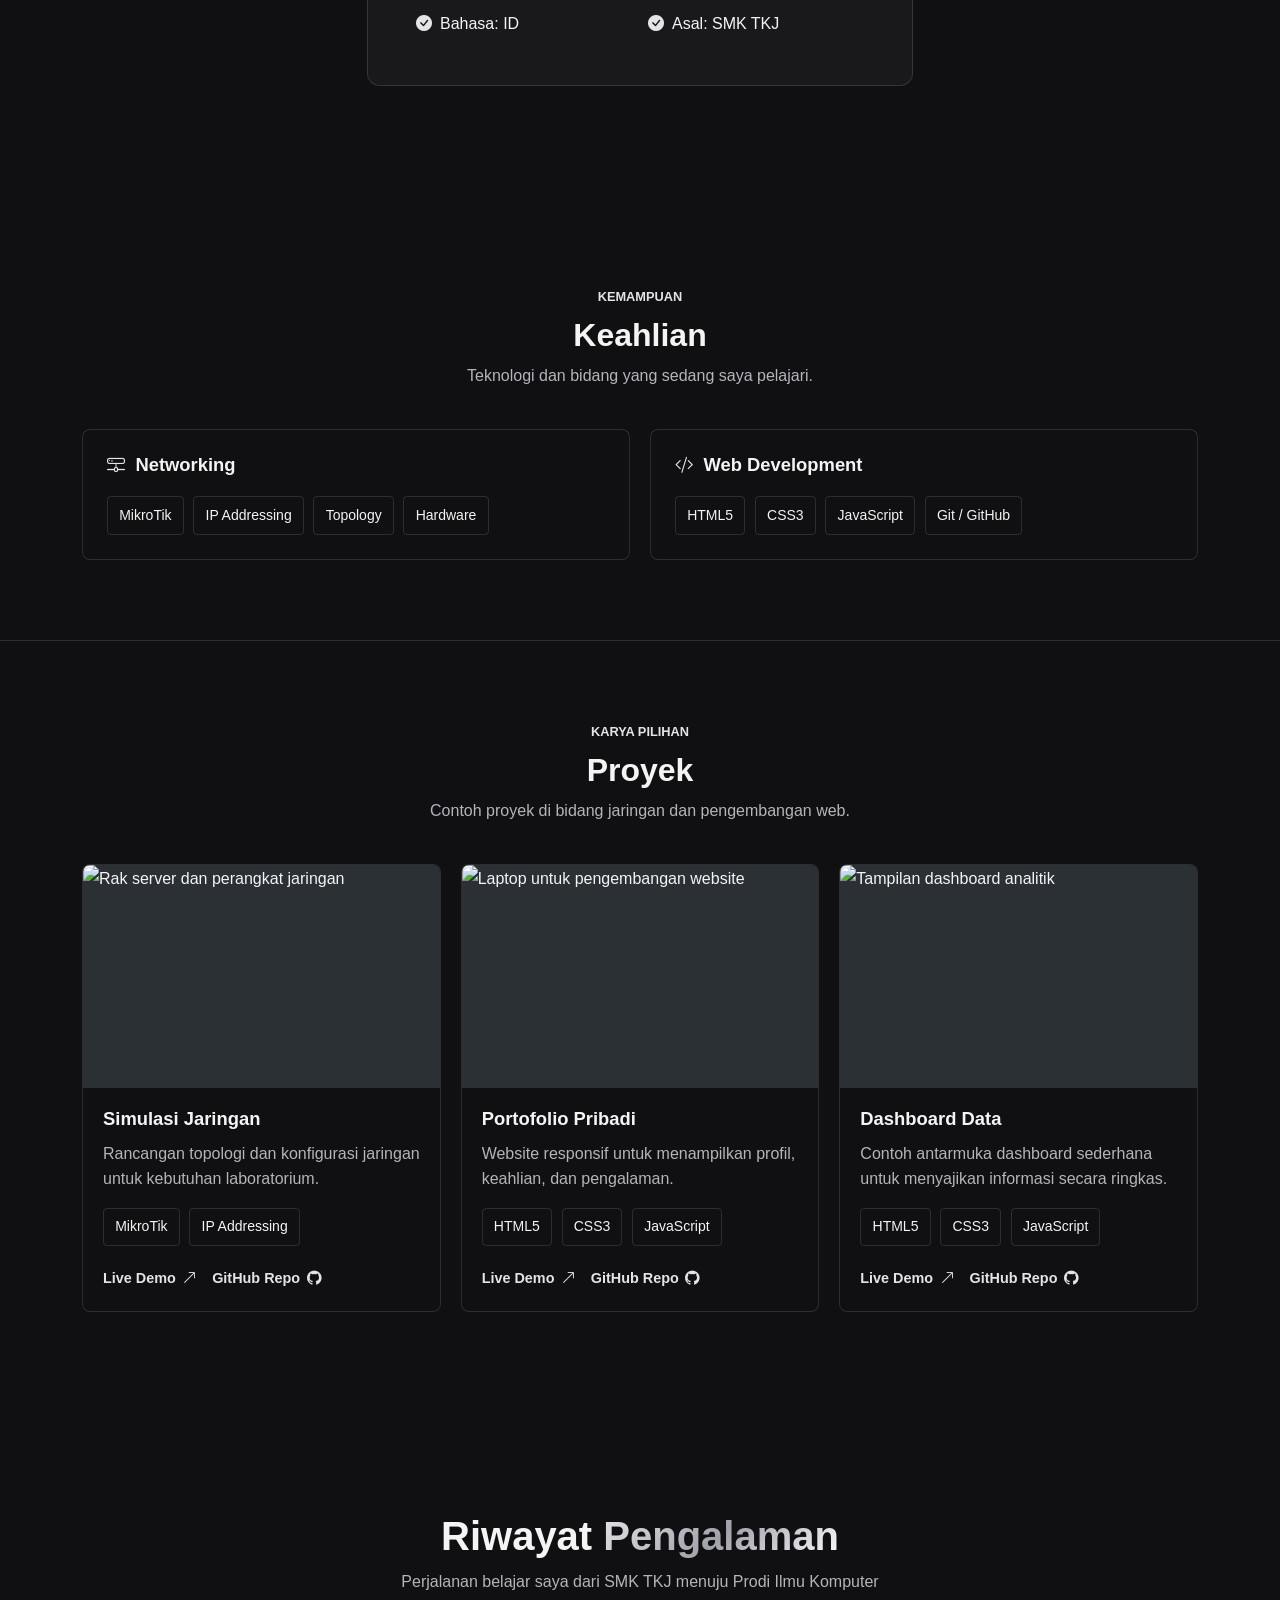
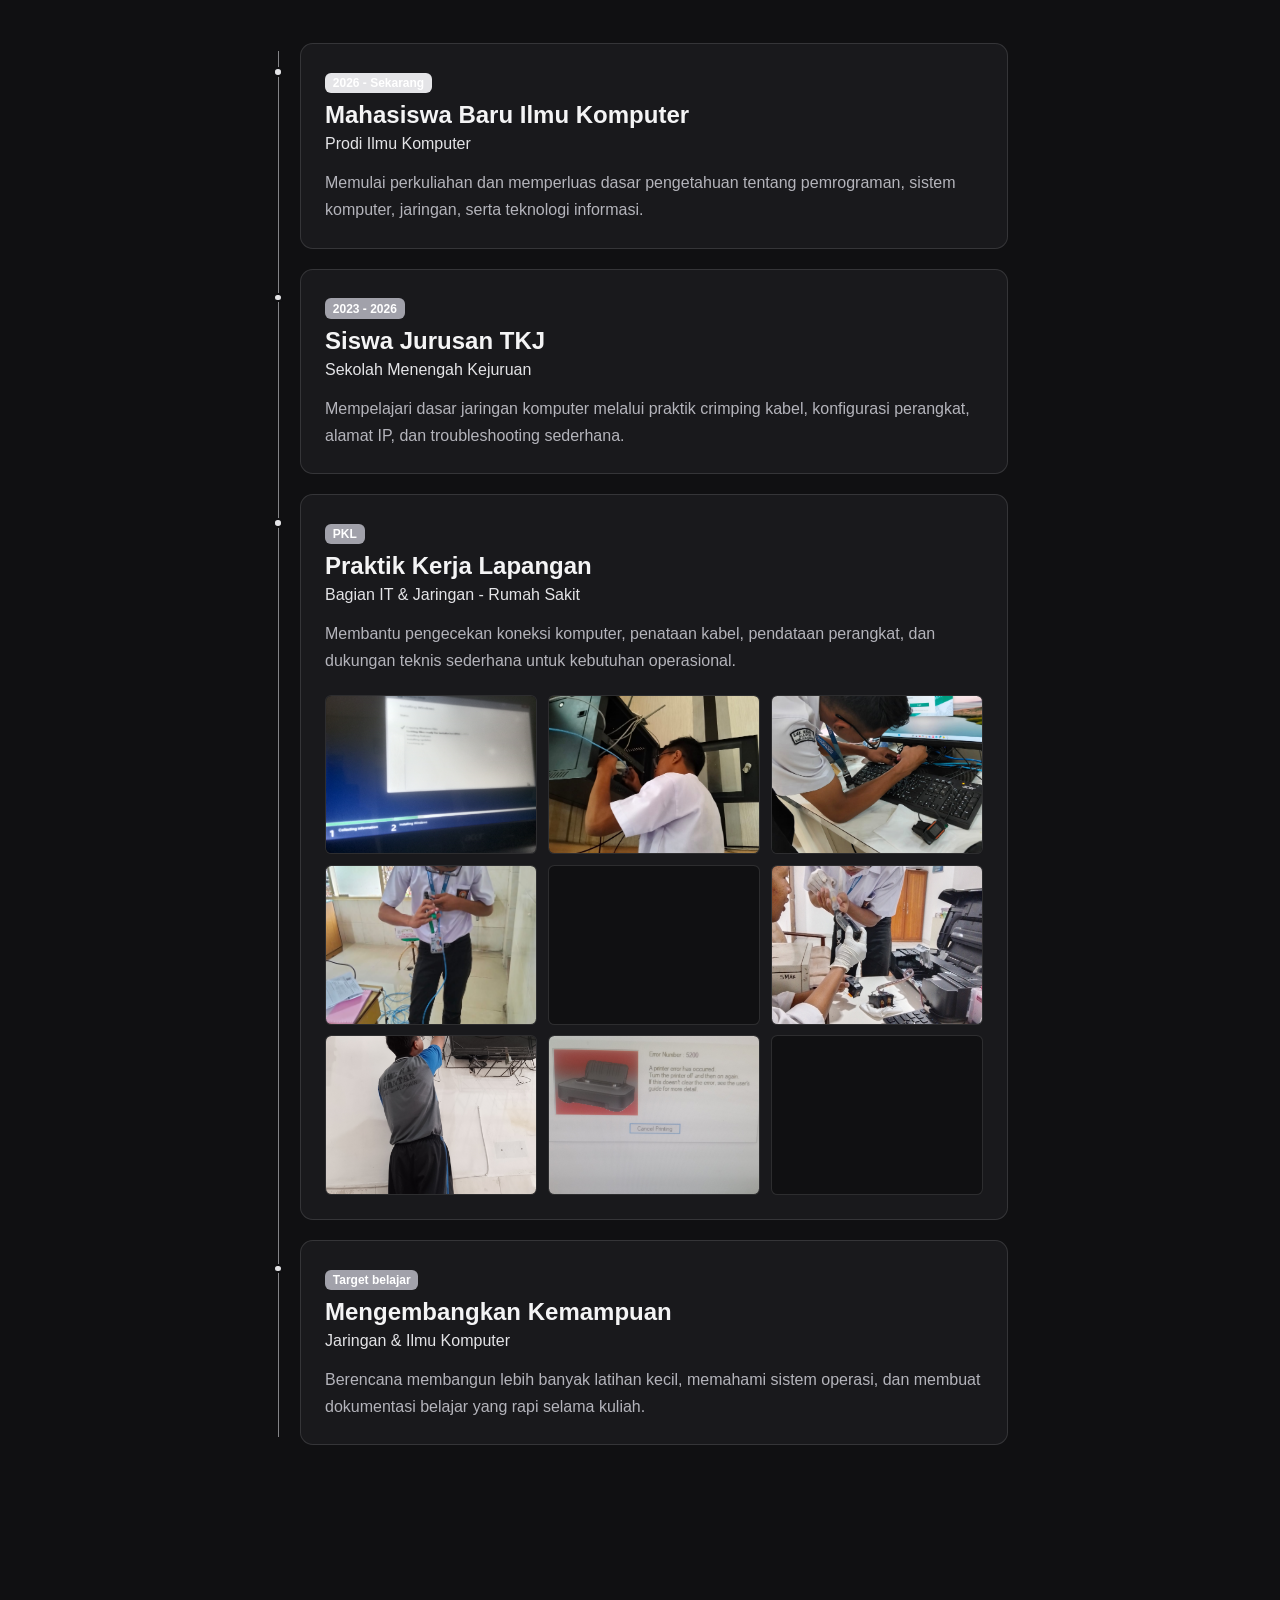
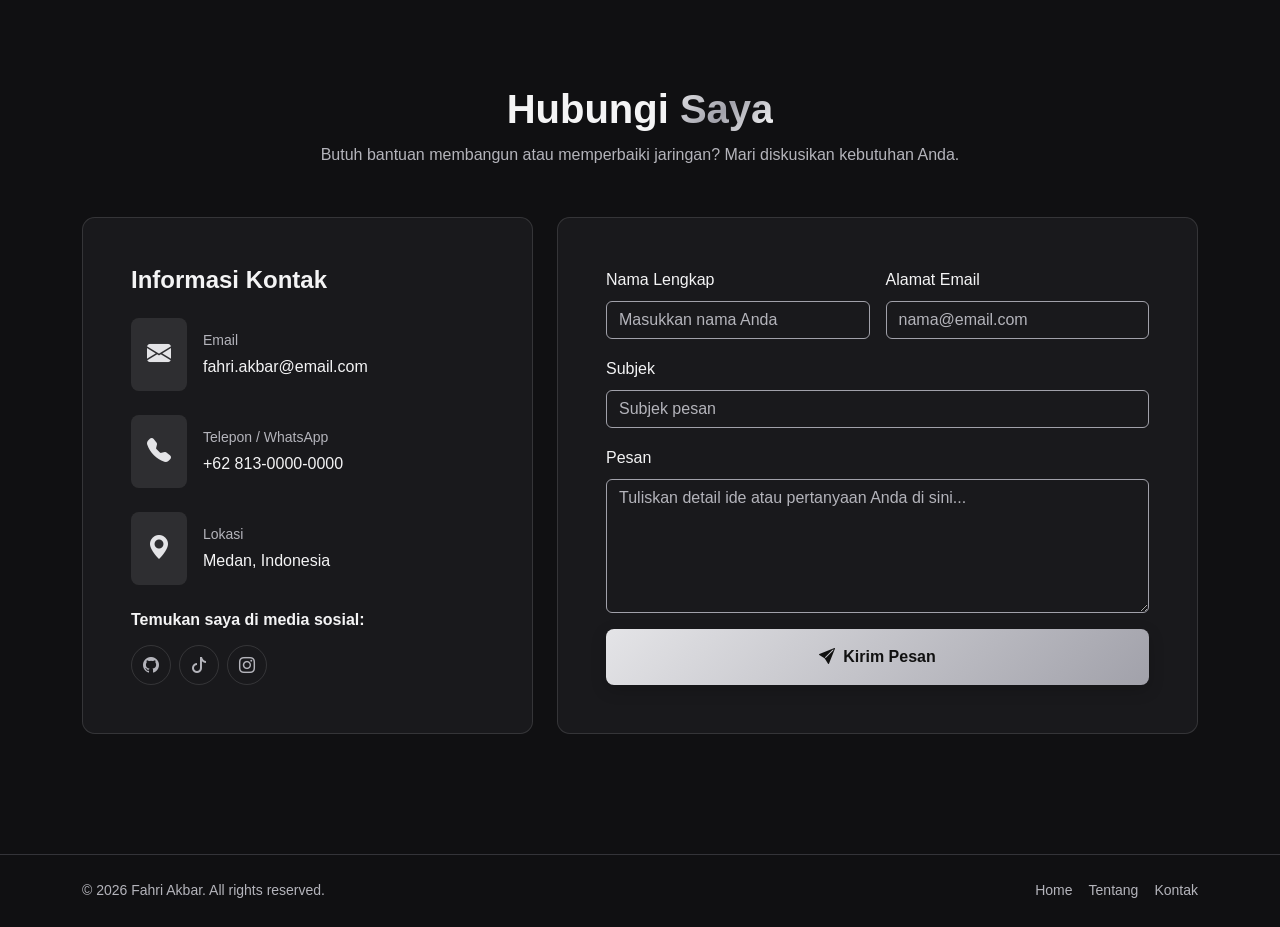
==== commit 887d98c5: "Update project" ====
--- a/js/index.html
+++ b/js/index.html
@@ -8,7 +8,7 @@
     <link rel="stylesheet" href="/css/style.css">
     <title>Fahri Akbar | Portofolio</title>
 </head>
-<body id="body" data-bs-spy="scroll" data-bs-target="#navbar-example" data-bs-offset="100">
+<body id="body">
     <nav id="navbar-example" class="navbar navbar-expand-lg fixed-top glass-nav py-3">
         <div class="container">
             <a class="navbar-brand fw-bold fs-4 d-flex align-items-center gap-2" href="#home" aria-label="Fahri Akbar, beranda">
--- a/css/style.css
+++ b/css/style.css
@@ -412,6 +412,32 @@
 	background-color: color-mix(in srgb, var(--primary-color) 14%, transparent);
 }
 
+.glass-card,
+.skill-group,
+.project-card,
+.timeline-item {
+	min-width: 0;
+}
+
+.glass-card,
+.project-content,
+.timeline-item {
+	overflow-wrap: anywhere;
+}
+
+.glass-card .d-flex > span,
+.glass-card .d-flex > a {
+	min-width: 0;
+	overflow-wrap: anywhere;
+}
+
+.form-control,
+.form-select,
+textarea {
+	width: 100%;
+	max-width: 100%;
+}
+
 @media (hover: hover) {
 	.navbar-toggler:hover,
 	#themeToggle:hover {
@@ -527,7 +553,7 @@
 	border: 1px solid var(--border-dark);
 	border-radius: 0.55rem;
 	background: var(--primary-color);
-	color: #fff;
+	color: var(--button-text-color);
 	font-size: 0.78rem;
 	font-weight: 700;
 }
@@ -819,6 +845,66 @@
 }
 
 @media (max-width: 575.98px) {
+	.skills-grid {
+		grid-template-columns: minmax(0, 1fr);
+	}
+
+	.skill-group {
+		padding: 1.15rem;
+	}
+
+	.section-heading h2 {
+		font-size: 1.75rem;
+	}
+
+	.project-content {
+		padding: 1rem;
+	}
+
+	.project-actions {
+		gap: 0.75rem;
+	}
+}
+
+@media (max-width: 359.98px) {
+	.navbar-brand {
+		gap: 0.4rem !important;
+		font-size: 0.95rem !important;
+	}
+
+	.brand-mark {
+		width: 32px;
+		height: 32px;
+		flex-basis: 32px;
+	}
+
+	#home h1 {
+		font-size: 2.35rem;
+	}
+
+	.glass-card {
+		padding: 1rem !important;
+	}
+}
+
+@media (max-height: 500px) and (orientation: landscape) and (max-width: 991.98px) {
+	#home {
+		min-height: auto !important;
+		padding-top: 6rem !important;
+		padding-bottom: 3rem;
+	}
+
+	#home .row {
+		min-height: auto;
+	}
+
+	.hero-img {
+		width: min(40vw, 220px);
+		height: min(40vw, 220px);
+	}
+}
+
+@media (max-width: 575.98px) {
 	.portfolio-section {
 		padding: 3.5rem 0;
 	}
